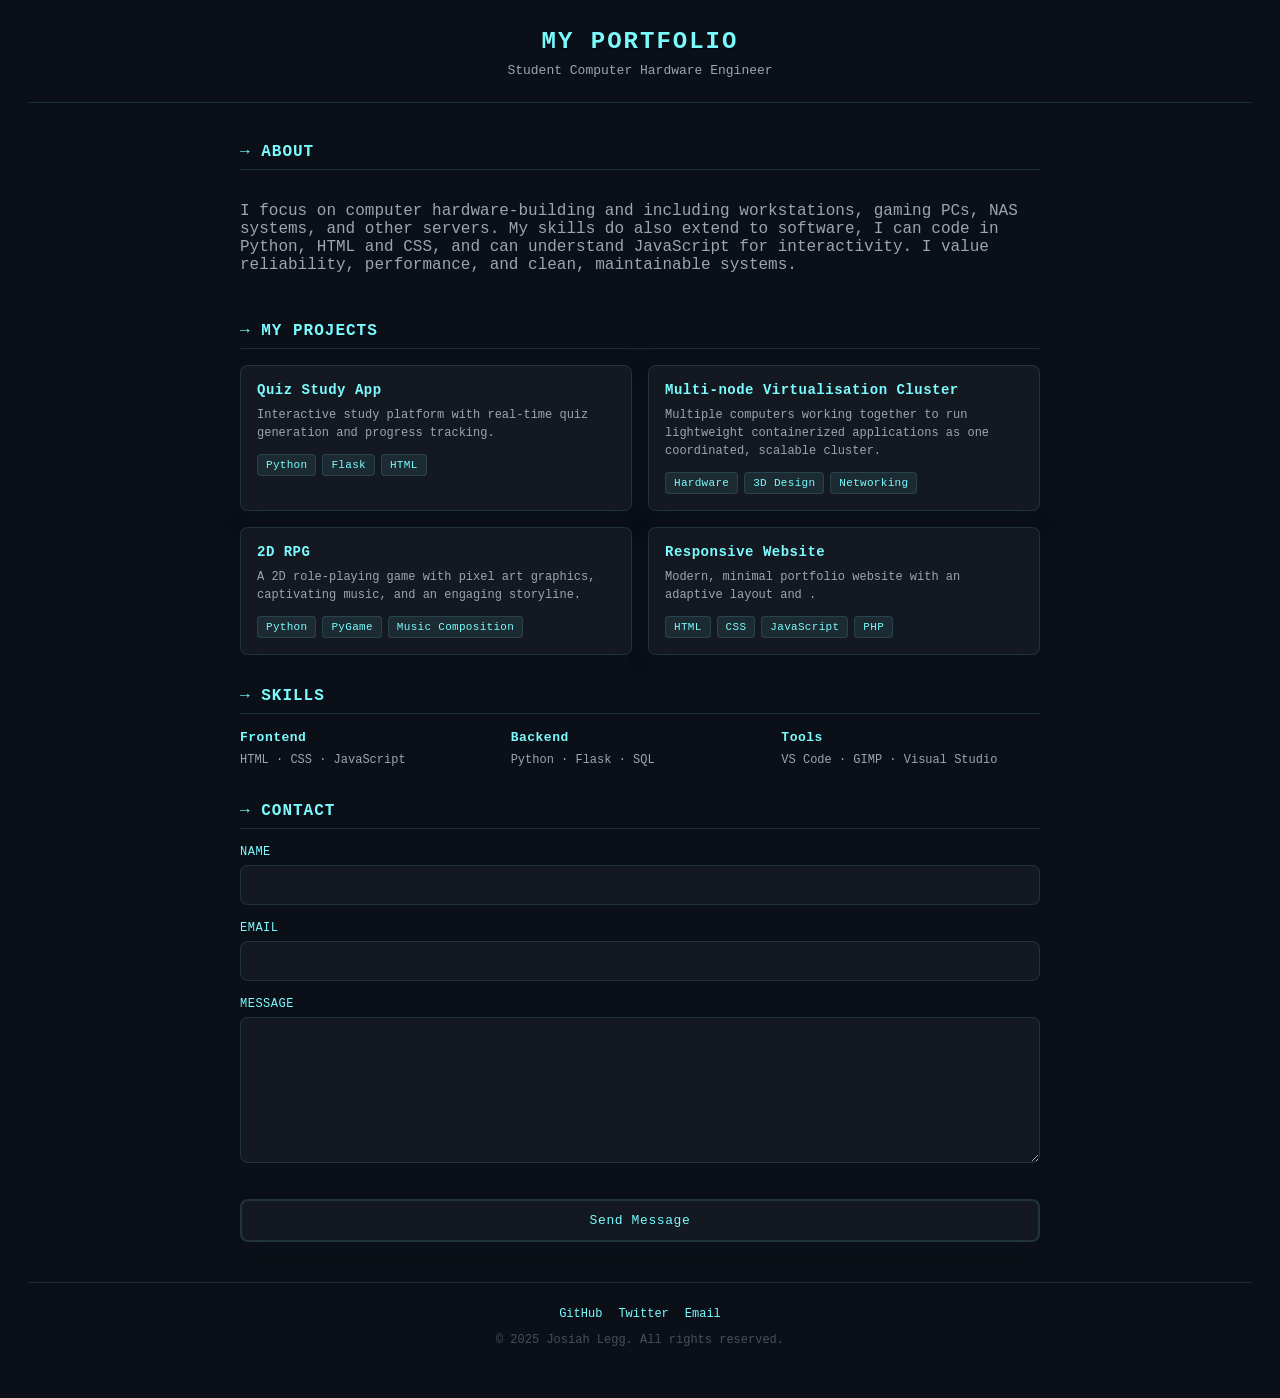
==== index.html @ 847e3b2e "Add files via upload" ====
<!doctype html>
<html lang="en">

<head>
    <meta charset="utf-8" />
    <meta name="viewport" content="width=device-width,initial-scale=1" />
    <title>Portfolio</title>
    <script src="https://challenges.cloudflare.com/turnstile/v0/api.js" defer></script>
    <style>
        :root {
            --bg: #0b0f17;
            --accent: #7afcff;
            --muted: #9aa6b2;
            --panel: rgba(255, 255, 255, 0.04);
            --border: rgba(122, 252, 255, 0.12);
        }

        html,
        body {
            height: 100%;
            margin: 0;
            background: var(--bg);
            font-family: ui-monospace, SFMono-Regular, Menlo, Monaco, "Roboto Mono", "Segoe UI Mono", monospace;
            color: var(--muted);
        }

        .wrap {
            min-height: 100vh;
            display: flex;
            flex-direction: column;
            padding: 28px;
            box-sizing: border-box;
            gap: 40px;
        }

        /* Header */
        header {
            text-align: center;
            border-bottom: 1px solid var(--border);
            padding-bottom: 24px;
        }

        h1 {
            margin: 0;
            font-size: 24px;
            letter-spacing: 2px;
            color: var(--accent);
            text-shadow: 0 1px 0 rgba(0, 0, 0, 0.6);
        }

        .tagline {
            margin: 8px 0 0 0;
            font-size: 13px;
            color: var(--muted);
        }

        /* Main content grid */
        main {
            flex: 1;
            max-width: 800px;
            margin: 0 auto;
            width: 100%;
            display: grid;
            gap: 32px;
        }

        /* Section */
        section {
            display: flex;
            flex-direction: column;
            gap: 16px;
        }

        section h2 {
            margin: 0;
            font-size: 16px;
            letter-spacing: 1px;
            color: var(--accent);
            text-transform: uppercase;
            border-bottom: 1px solid var(--border);
            padding-bottom: 8px;
        }

        /* Project cards */
        .projects {
            display: grid;
            gap: 16px;
            grid-template-columns: repeat(auto-fit, minmax(280px, 1fr));
        }

        .project {
            background: var(--panel);
            border: 1px solid var(--border);
            padding: 16px;
            border-radius: 8px;
            transition: transform .12s ease, box-shadow .12s ease, background .12s ease;
            box-shadow: 0 6px 18px rgba(12, 20, 28, 0.6);
        }

        .project:hover {
            transform: translateY(-3px);
            box-shadow: 0 12px 30px rgba(12, 20, 28, 0.8);
            background: rgba(255, 255, 255, 0.06);
        }

        .project h3 {
            margin: 0 0 8px 0;
            font-size: 14px;
            color: var(--accent);
            letter-spacing: 0.5px;
        }

        .project p {
            margin: 0 0 12px 0;
            font-size: 12px;
            color: var(--muted);
            line-height: 1.5;
        }

        .tags {
            display: flex;
            gap: 6px;
            flex-wrap: wrap;
            margin-top: 8px;
        }

        .tag {
            display: inline-block;
            font-size: 11px;
            padding: 4px 8px;
            background: rgba(122, 252, 255, 0.08);
            border: 1px solid var(--border);
            border-radius: 4px;
            color: var(--accent);
            letter-spacing: 0.3px;
        }

        /* Skills list */
        .skills {
            display: grid;
            gap: 12px;
            grid-template-columns: repeat(auto-fit, minmax(200px, 1fr));
        }

        .skill-group h3 {
            margin: 0 0 6px 0;
            font-size: 13px;
            color: var(--accent);
            letter-spacing: 0.5px;
        }

        .skill-group p {
            margin: 0;
            font-size: 12px;
            color: var(--muted);
            line-height: 1.6;
        }

        /* Footer */
        footer {
            text-align: center;
            border-top: 1px solid var(--border);
            padding-top: 24px;
            font-size: 12px;
            color: #45515a;
        }

        .social {
            display: flex;
            justify-content: center;
            gap: 16px;
            margin-bottom: 12px;
        }

        .social a {
            color: var(--accent);
            text-decoration: none;
            transition: opacity .12s ease;
        }

        .social a:hover {
            opacity: 0.7;
        }

        /* Contact Form */

        #contactForm {
            display: flex;
            flex-direction: column;
            gap: 16px;
            min-width: 100%;
            margin: 0 auto;
        }

        #contactForm>div {
            display: flex;
            flex-direction: column;
            gap: 6px;
        }

        #contactForm label {
            font-size: 12px;
            color: var(--accent);
            letter-spacing: 0.5px;
            text-transform: uppercase;
        }

        #contactForm input,
        #contactForm textarea {
            background: var(--panel);
            border: 1px solid var(--border);
            padding: 12px;
            border-radius: 8px;
            color: var(--muted);
            font-family: inherit;
            font-size: 12px;
            transition: border-color .12s ease, background .12s ease;
        }

        #contactForm input:focus,
        #contactForm textarea:focus {
            outline: none;
            border-color: rgba(122, 252, 255, 0.3);
            background: rgba(255, 255, 255, 0.06);
        }

        #contactForm textarea {
            resize: vertical;
            min-height: 120px;
        }

        #contactForm button {
            background: var(--panel);
            border: 2px solid var(--border);
            color: var(--accent);
            padding: 12px 16px;
            border-radius: 8px;
            font-family: inherit;
            font-size: 13px;
            cursor: pointer;
            letter-spacing: 0.6px;
            transition: transform .12s ease, box-shadow .12s ease, background .12s ease;
            box-shadow: 0 6px 18px rgba(12, 20, 28, 0.6);
            margin-top: 4px;
        }

        #contactForm button:hover:not(:disabled) {
            transform: translateY(-3px);
            box-shadow: 0 12px 30px rgba(12, 20, 28, 0.8);
            background: rgba(255, 255, 255, 0.06);
        }

        #contactForm button:disabled {
            opacity: 0.6;
            cursor: not-allowed;
        }

        #formStatus {
            margin: 8px 0 0 0;
            font-size: 12px;
            text-align: center;
            display: none;
        }

        /* Responsive */
        @media (max-width: 640px) {
            .wrap {
                gap: 24px;
                padding: 16px;
            }

            h1 {
                font-size: 20px;
            }

            section h2 {
                font-size: 14px;
            }

            .projects {
                grid-template-columns: 1fr;
            }

            #contactForm {
                min-width: 90vw;
            }
        }
    </style>
</head>

<body>
    <div class="wrap">
        <header>
            <h1>MY PORTFOLIO</h1>
            <p class="tagline">Student Computer Hardware Engineer</p>
        </header>

        <main>
            <!-- About -->
            <section>
                <h2>→ About</h2>
                <p>I focus on computer hardware-building and including workstations, gaming PCs, NAS systems, and other
                    servers. My skills do also extend to software, I can code in Python, HTML and CSS, and can
                    understand JavaScript for interactivity. I value reliability, performance, and clean, maintainable
                    systems.</p>
            </section>

            <!-- Featured Projects -->
            <section>
                <h2>→ My Projects</h2>
                <div class="projects">
                    <div class="project">
                        <h3>Quiz Study App</h3>
                        <p>Interactive study platform with real-time quiz generation and progress tracking.</p>
                        <div class="tags">
                            <span class="tag">Python</span>
                            <span class="tag">Flask</span>
                            <span class="tag">HTML</span>
                        </div>
                    </div>

                    <div class="project">
                        <h3>Multi-node Virtualisation Cluster</h3>
                        <p>Multiple computers working together to run lightweight containerized applications as one
                            coordinated, scalable cluster.</p>
                        <div class="tags">
                            <span class="tag">Hardware</span>
                            <span class="tag">3D Design</span>
                            <span class="tag">Networking</span>
                        </div>
                    </div>

                    <div class="project">
                        <h3>2D RPG</h3>
                        <p>A 2D role-playing game with pixel art graphics, captivating music, and an engaging storyline.
                        </p>
                        <div class="tags">
                            <span class="tag">Python</span>
                            <span class="tag">PyGame</span>
                            <span class="tag">Music Composition</span>
                        </div>
                    </div>

                    <div class="project">
                        <h3>Responsive Website</h3>
                        <p>Modern, minimal portfolio website with an adaptive layout and .</p>
                        <div class="tags">
                            <span class="tag">HTML</span>
                            <span class="tag">CSS</span>
                            <span class="tag">JavaScript</span>
                            <span class="tag">PHP</span>
                        </div>
                    </div>
                </div>
            </section>

            <!-- Skills -->
            <section>
                <h2>→ Skills</h2>
                <div class="skills">
                    <div class="skill-group">
                        <h3>Frontend</h3>
                        <p>HTML · CSS · JavaScript</p>
                    </div>
                    <div class="skill-group">
                        <h3>Backend</h3>
                        <p>Python · Flask · SQL</p>
                    </div>
                    <div class="skill-group">
                        <h3>Tools</h3>
                        <p>VS Code · GIMP · Visual Studio</p>
                    </div>
                </div>
            </section>

        <!-- Contact -->
        <section>
            <h2>→ Contact</h2>
            <form id="contactForm">
                <div>
                    <label for="name">Name</label>
                    <input type="text" id="name" name="name" required>
                </div>
                <div>
                    <label for="email">Email</label>
                    <input type="email" id="email" name="email" required>
                </div>
                <div>
                    <label for="message">Message</label>
                    <textarea id="message" name="message" required></textarea>
                </div>
                <div class="cf-turnstile" data-sitekey="0x4AAAAAACBJLourXCCmVEdd"></div>
                <button type="submit">Send Message</button>
                <p id="formStatus"></p>
            </form>
        </section>
        </main>

        <!-- Footer -->
        <footer>
            <div class="social">
                <a href="https://github.com/Josiah-Legg">GitHub</a>
                <a href="#">Twitter</a>
                <a href="#">Email</a>
            </div>
            <p>&copy; 2025 Josiah Legg. All rights reserved.</p>
        </footer>
    </div>
    <script>
        document.getElementById('contactForm').addEventListener('submit', async function (e) {
            e.preventDefault();

            const status = document.getElementById('formStatus');
            const button = this.querySelector('button');
            const formData = new FormData(this);

            // Show loading state
            button.textContent = 'Sending...';
            button.disabled = true;
            status.style.display = 'none';

            try {
                const response = await fetch('submit-contact.php', {
                    method: 'POST',
                    body: formData
                });

                const result = await response.json();

                status.style.display = 'block';

                if (result.success) {
                    status.style.color = 'var(--accent)';
                    status.textContent = result.message;
                    this.reset();
                    // Reset Turnstile widget
                    if (typeof turnstile !== 'undefined') {
                        turnstile.reset();
                    }
                } else {
                    status.style.color = 'var(--red-accent)';
                    status.textContent = result.message;
                }

                button.textContent = 'Send Message';
                button.disabled = false;

                // Hide status after 5 seconds
                setTimeout(() => {
                    status.style.display = 'none';
                }, 5000);

            } catch (error) {
                status.style.display = 'block';
                status.style.color = 'var(--red-accent)';
                status.textContent = 'Network error. Please try again.';
                button.textContent = 'Send Message';
                button.disabled = false;
            }
        });
    </script>
</body>

</html>
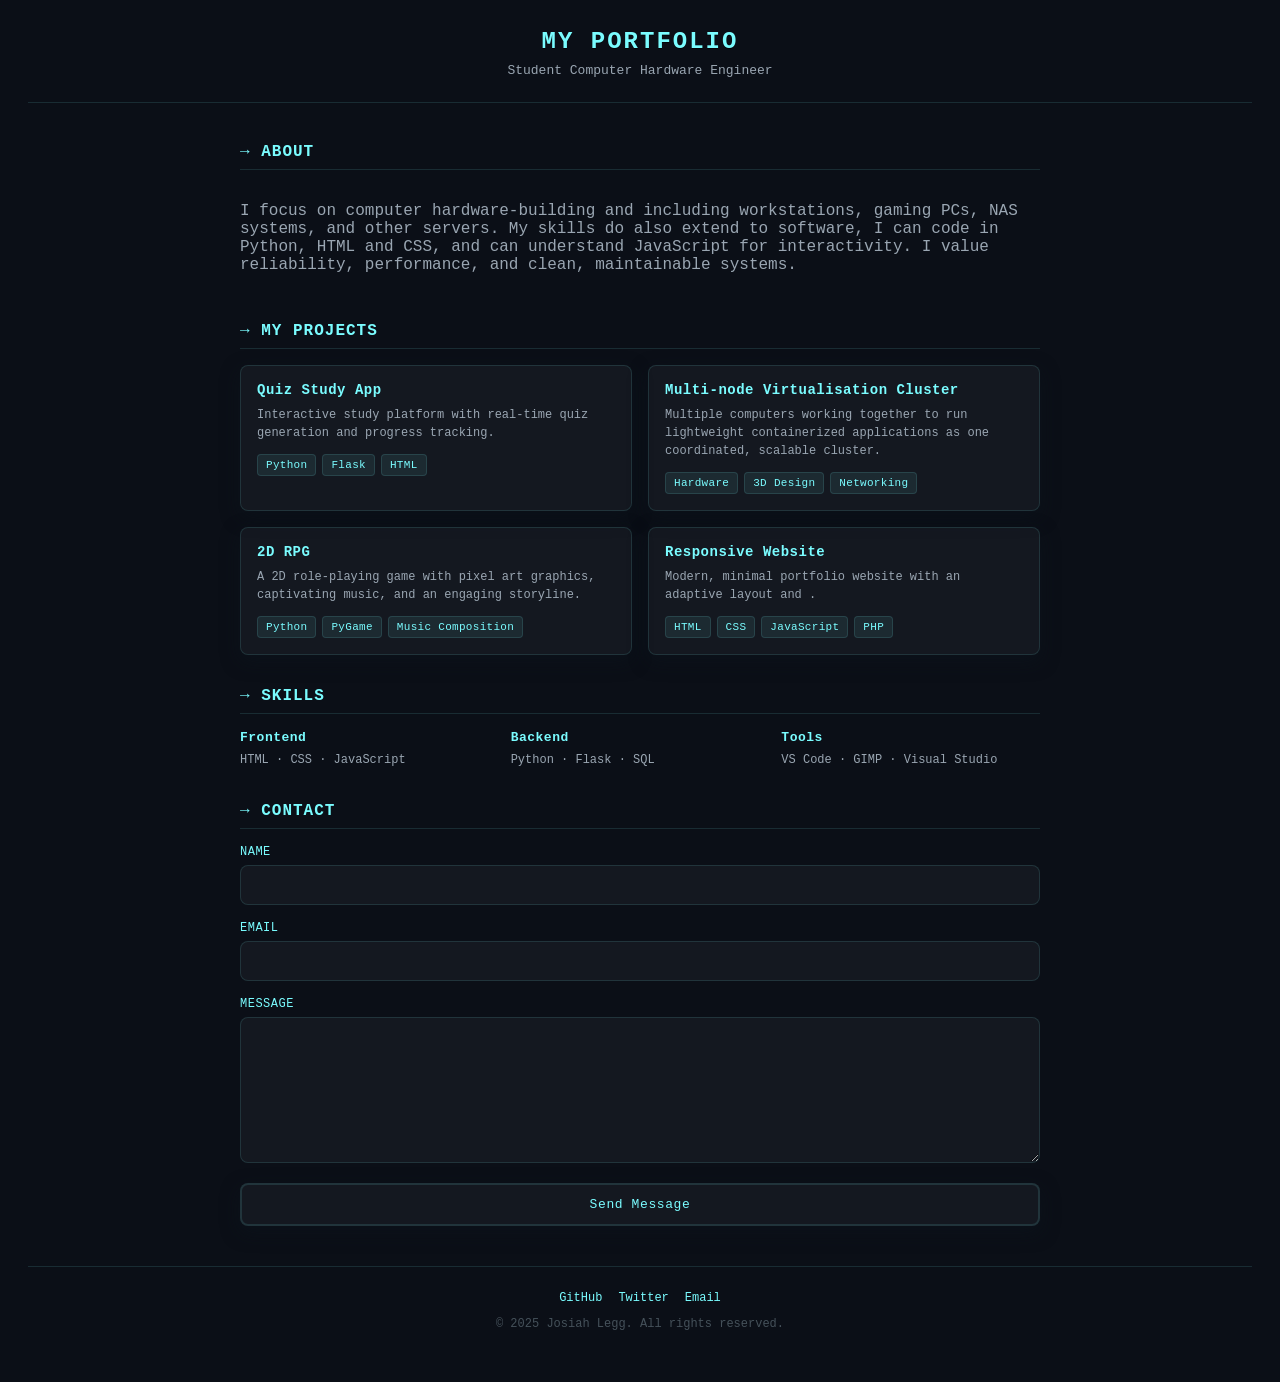
==== commit 5089d2a5: "Refactor index.html structure and styling" ====
--- a/index.html
+++ b/index.html
@@ -5,7 +5,6 @@
     <meta charset="utf-8" />
     <meta name="viewport" content="width=device-width,initial-scale=1" />
     <title>Portfolio</title>
-    <script src="https://challenges.cloudflare.com/turnstile/v0/api.js" defer></script>
     <style>
         :root {
             --bg: #0b0f17;
@@ -389,7 +388,6 @@
                     <label for="message">Message</label>
                     <textarea id="message" name="message" required></textarea>
                 </div>
-                <div class="cf-turnstile" data-sitekey="0x4AAAAAACBJLourXCCmVEdd"></div>
                 <button type="submit">Send Message</button>
                 <p id="formStatus"></p>
             </form>
@@ -407,58 +405,8 @@
         </footer>
     </div>
     <script>
-        document.getElementById('contactForm').addEventListener('submit', async function (e) {
-            e.preventDefault();
-
-            const status = document.getElementById('formStatus');
-            const button = this.querySelector('button');
-            const formData = new FormData(this);
-
-            // Show loading state
-            button.textContent = 'Sending...';
-            button.disabled = true;
-            status.style.display = 'none';
-
-            try {
-                const response = await fetch('submit-contact.php', {
-                    method: 'POST',
-                    body: formData
-                });
-
-                const result = await response.json();
-
-                status.style.display = 'block';
-
-                if (result.success) {
-                    status.style.color = 'var(--accent)';
-                    status.textContent = result.message;
-                    this.reset();
-                    // Reset Turnstile widget
-                    if (typeof turnstile !== 'undefined') {
-                        turnstile.reset();
-                    }
-                } else {
-                    status.style.color = 'var(--red-accent)';
-                    status.textContent = result.message;
-                }
-
-                button.textContent = 'Send Message';
-                button.disabled = false;
-
-                // Hide status after 5 seconds
-                setTimeout(() => {
-                    status.style.display = 'none';
-                }, 5000);
-
-            } catch (error) {
-                status.style.display = 'block';
-                status.style.color = 'var(--red-accent)';
-                status.textContent = 'Network error. Please try again.';
-                button.textContent = 'Send Message';
-                button.disabled = false;
-            }
-        });
     </script>
 </body>
 
-</html>+
+</html>
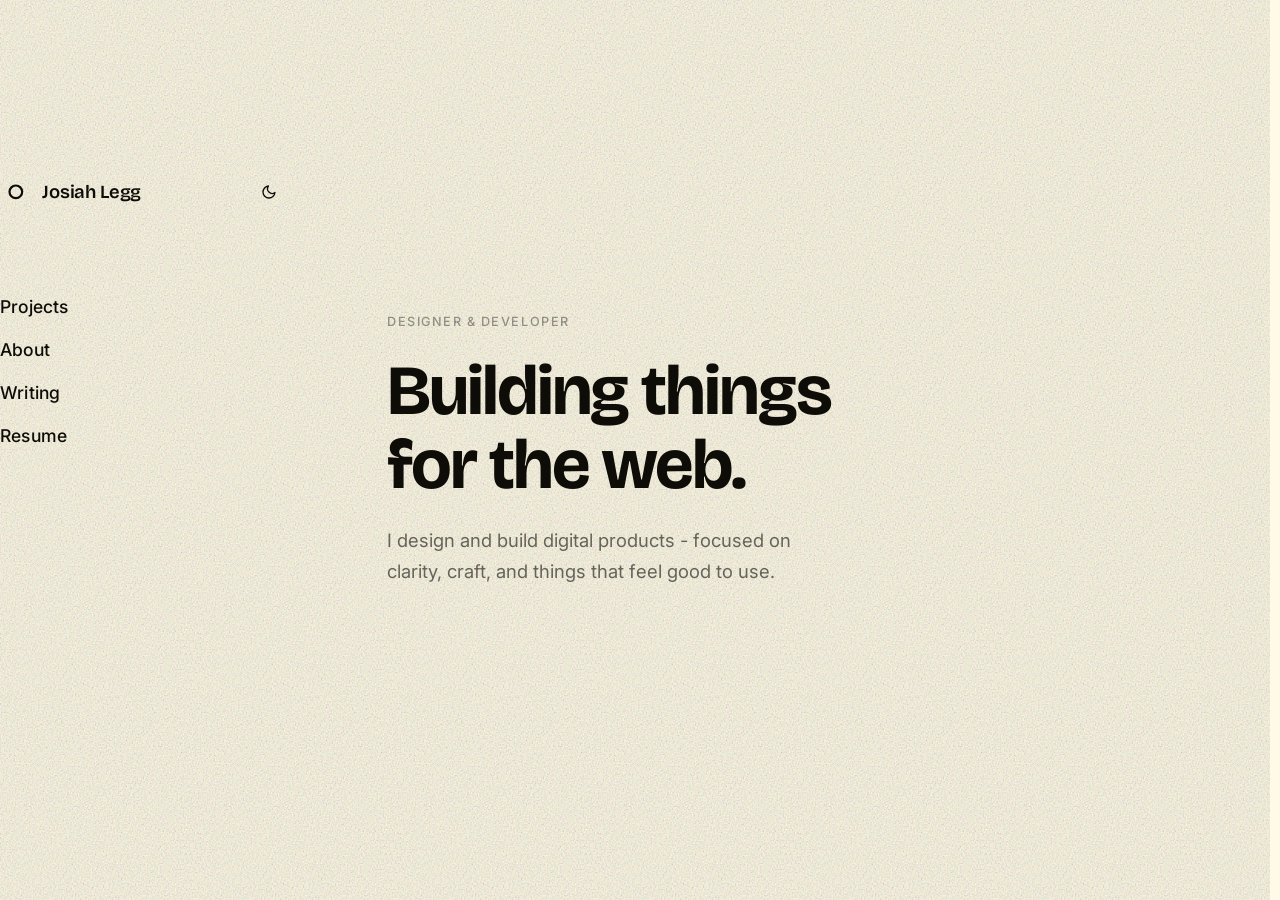
==== commit 3937ccef: "Initial commit" ====
--- a/index.html
+++ b/index.html
@@ -1,412 +1,98 @@
-<!doctype html>
-<html lang="en">
-
-<head>
-    <meta charset="utf-8" />
-    <meta name="viewport" content="width=device-width,initial-scale=1" />
-    <title>Portfolio</title>
-    <style>
-        :root {
-            --bg: #0b0f17;
-            --accent: #7afcff;
-            --muted: #9aa6b2;
-            --panel: rgba(255, 255, 255, 0.04);
-            --border: rgba(122, 252, 255, 0.12);
-        }
-
-        html,
-        body {
-            height: 100%;
-            margin: 0;
-            background: var(--bg);
-            font-family: ui-monospace, SFMono-Regular, Menlo, Monaco, "Roboto Mono", "Segoe UI Mono", monospace;
-            color: var(--muted);
-        }
-
-        .wrap {
-            min-height: 100vh;
-            display: flex;
-            flex-direction: column;
-            padding: 28px;
-            box-sizing: border-box;
-            gap: 40px;
-        }
-
-        /* Header */
-        header {
-            text-align: center;
-            border-bottom: 1px solid var(--border);
-            padding-bottom: 24px;
-        }
-
-        h1 {
-            margin: 0;
-            font-size: 24px;
-            letter-spacing: 2px;
-            color: var(--accent);
-            text-shadow: 0 1px 0 rgba(0, 0, 0, 0.6);
-        }
-
-        .tagline {
-            margin: 8px 0 0 0;
-            font-size: 13px;
-            color: var(--muted);
-        }
-
-        /* Main content grid */
-        main {
-            flex: 1;
-            max-width: 800px;
-            margin: 0 auto;
-            width: 100%;
-            display: grid;
-            gap: 32px;
-        }
-
-        /* Section */
-        section {
-            display: flex;
-            flex-direction: column;
-            gap: 16px;
-        }
-
-        section h2 {
-            margin: 0;
-            font-size: 16px;
-            letter-spacing: 1px;
-            color: var(--accent);
-            text-transform: uppercase;
-            border-bottom: 1px solid var(--border);
-            padding-bottom: 8px;
-        }
-
-        /* Project cards */
-        .projects {
-            display: grid;
-            gap: 16px;
-            grid-template-columns: repeat(auto-fit, minmax(280px, 1fr));
-        }
-
-        .project {
-            background: var(--panel);
-            border: 1px solid var(--border);
-            padding: 16px;
-            border-radius: 8px;
-            transition: transform .12s ease, box-shadow .12s ease, background .12s ease;
-            box-shadow: 0 6px 18px rgba(12, 20, 28, 0.6);
-        }
-
-        .project:hover {
-            transform: translateY(-3px);
-            box-shadow: 0 12px 30px rgba(12, 20, 28, 0.8);
-            background: rgba(255, 255, 255, 0.06);
-        }
-
-        .project h3 {
-            margin: 0 0 8px 0;
-            font-size: 14px;
-            color: var(--accent);
-            letter-spacing: 0.5px;
-        }
-
-        .project p {
-            margin: 0 0 12px 0;
-            font-size: 12px;
-            color: var(--muted);
-            line-height: 1.5;
-        }
-
-        .tags {
-            display: flex;
-            gap: 6px;
-            flex-wrap: wrap;
-            margin-top: 8px;
-        }
-
-        .tag {
-            display: inline-block;
-            font-size: 11px;
-            padding: 4px 8px;
-            background: rgba(122, 252, 255, 0.08);
-            border: 1px solid var(--border);
-            border-radius: 4px;
-            color: var(--accent);
-            letter-spacing: 0.3px;
-        }
-
-        /* Skills list */
-        .skills {
-            display: grid;
-            gap: 12px;
-            grid-template-columns: repeat(auto-fit, minmax(200px, 1fr));
-        }
-
-        .skill-group h3 {
-            margin: 0 0 6px 0;
-            font-size: 13px;
-            color: var(--accent);
-            letter-spacing: 0.5px;
-        }
-
-        .skill-group p {
-            margin: 0;
-            font-size: 12px;
-            color: var(--muted);
-            line-height: 1.6;
-        }
-
-        /* Footer */
-        footer {
-            text-align: center;
-            border-top: 1px solid var(--border);
-            padding-top: 24px;
-            font-size: 12px;
-            color: #45515a;
-        }
-
-        .social {
-            display: flex;
-            justify-content: center;
-            gap: 16px;
-            margin-bottom: 12px;
-        }
-
-        .social a {
-            color: var(--accent);
-            text-decoration: none;
-            transition: opacity .12s ease;
-        }
-
-        .social a:hover {
-            opacity: 0.7;
-        }
-
-        /* Contact Form */
-
-        #contactForm {
-            display: flex;
-            flex-direction: column;
-            gap: 16px;
-            min-width: 100%;
-            margin: 0 auto;
-        }
-
-        #contactForm>div {
-            display: flex;
-            flex-direction: column;
-            gap: 6px;
-        }
-
-        #contactForm label {
-            font-size: 12px;
-            color: var(--accent);
-            letter-spacing: 0.5px;
-            text-transform: uppercase;
-        }
-
-        #contactForm input,
-        #contactForm textarea {
-            background: var(--panel);
-            border: 1px solid var(--border);
-            padding: 12px;
-            border-radius: 8px;
-            color: var(--muted);
-            font-family: inherit;
-            font-size: 12px;
-            transition: border-color .12s ease, background .12s ease;
-        }
-
-        #contactForm input:focus,
-        #contactForm textarea:focus {
-            outline: none;
-            border-color: rgba(122, 252, 255, 0.3);
-            background: rgba(255, 255, 255, 0.06);
-        }
-
-        #contactForm textarea {
-            resize: vertical;
-            min-height: 120px;
-        }
-
-        #contactForm button {
-            background: var(--panel);
-            border: 2px solid var(--border);
-            color: var(--accent);
-            padding: 12px 16px;
-            border-radius: 8px;
-            font-family: inherit;
-            font-size: 13px;
-            cursor: pointer;
-            letter-spacing: 0.6px;
-            transition: transform .12s ease, box-shadow .12s ease, background .12s ease;
-            box-shadow: 0 6px 18px rgba(12, 20, 28, 0.6);
-            margin-top: 4px;
-        }
-
-        #contactForm button:hover:not(:disabled) {
-            transform: translateY(-3px);
-            box-shadow: 0 12px 30px rgba(12, 20, 28, 0.8);
-            background: rgba(255, 255, 255, 0.06);
-        }
-
-        #contactForm button:disabled {
-            opacity: 0.6;
-            cursor: not-allowed;
-        }
-
-        #formStatus {
-            margin: 8px 0 0 0;
-            font-size: 12px;
-            text-align: center;
-            display: none;
-        }
-
-        /* Responsive */
-        @media (max-width: 640px) {
-            .wrap {
-                gap: 24px;
-                padding: 16px;
-            }
-
-            h1 {
-                font-size: 20px;
-            }
-
-            section h2 {
-                font-size: 14px;
-            }
-
-            .projects {
-                grid-template-columns: 1fr;
-            }
-
-            #contactForm {
-                min-width: 90vw;
-            }
-        }
-    </style>
-</head>
-
-<body>
-    <div class="wrap">
-        <header>
-            <h1>MY PORTFOLIO</h1>
-            <p class="tagline">Student Computer Hardware Engineer</p>
-        </header>
-
-        <main>
-            <!-- About -->
-            <section>
-                <h2>→ About</h2>
-                <p>I focus on computer hardware-building and including workstations, gaming PCs, NAS systems, and other
-                    servers. My skills do also extend to software, I can code in Python, HTML and CSS, and can
-                    understand JavaScript for interactivity. I value reliability, performance, and clean, maintainable
-                    systems.</p>
-            </section>
-
-            <!-- Featured Projects -->
-            <section>
-                <h2>→ My Projects</h2>
-                <div class="projects">
-                    <div class="project">
-                        <h3>Quiz Study App</h3>
-                        <p>Interactive study platform with real-time quiz generation and progress tracking.</p>
-                        <div class="tags">
-                            <span class="tag">Python</span>
-                            <span class="tag">Flask</span>
-                            <span class="tag">HTML</span>
-                        </div>
-                    </div>
-
-                    <div class="project">
-                        <h3>Multi-node Virtualisation Cluster</h3>
-                        <p>Multiple computers working together to run lightweight containerized applications as one
-                            coordinated, scalable cluster.</p>
-                        <div class="tags">
-                            <span class="tag">Hardware</span>
-                            <span class="tag">3D Design</span>
-                            <span class="tag">Networking</span>
-                        </div>
-                    </div>
-
-                    <div class="project">
-                        <h3>2D RPG</h3>
-                        <p>A 2D role-playing game with pixel art graphics, captivating music, and an engaging storyline.
-                        </p>
-                        <div class="tags">
-                            <span class="tag">Python</span>
-                            <span class="tag">PyGame</span>
-                            <span class="tag">Music Composition</span>
-                        </div>
-                    </div>
-
-                    <div class="project">
-                        <h3>Responsive Website</h3>
-                        <p>Modern, minimal portfolio website with an adaptive layout and .</p>
-                        <div class="tags">
-                            <span class="tag">HTML</span>
-                            <span class="tag">CSS</span>
-                            <span class="tag">JavaScript</span>
-                            <span class="tag">PHP</span>
-                        </div>
-                    </div>
-                </div>
-            </section>
-
-            <!-- Skills -->
-            <section>
-                <h2>→ Skills</h2>
-                <div class="skills">
-                    <div class="skill-group">
-                        <h3>Frontend</h3>
-                        <p>HTML · CSS · JavaScript</p>
-                    </div>
-                    <div class="skill-group">
-                        <h3>Backend</h3>
-                        <p>Python · Flask · SQL</p>
-                    </div>
-                    <div class="skill-group">
-                        <h3>Tools</h3>
-                        <p>VS Code · GIMP · Visual Studio</p>
-                    </div>
-                </div>
-            </section>
-
-        <!-- Contact -->
-        <section>
-            <h2>→ Contact</h2>
-            <form id="contactForm">
-                <div>
-                    <label for="name">Name</label>
-                    <input type="text" id="name" name="name" required>
-                </div>
-                <div>
-                    <label for="email">Email</label>
-                    <input type="email" id="email" name="email" required>
-                </div>
-                <div>
-                    <label for="message">Message</label>
-                    <textarea id="message" name="message" required></textarea>
-                </div>
-                <button type="submit">Send Message</button>
-                <p id="formStatus"></p>
-            </form>
-        </section>
-        </main>
-
-        <!-- Footer -->
-        <footer>
-            <div class="social">
-                <a href="https://github.com/Josiah-Legg">GitHub</a>
-                <a href="#">Twitter</a>
-                <a href="#">Email</a>
-            </div>
-            <p>&copy; 2025 Josiah Legg. All rights reserved.</p>
-        </footer>
-    </div>
-    <script>
-    </script>
-</body>
-
-
-</html>
+<!DOCTYPE html>
+<html lang="en" data-theme="light">
+
+<head>
+  <meta charset="UTF-8">
+  <meta name="viewport" content="width=device-width, initial-scale=1.0">
+  <meta name="description" content="Josiah Legg — designer and developer building digital products focused on clarity, craft, and things that feel good to use.">
+
+  <!-- Set theme before paint to avoid a flash of the wrong theme -->
+  <script>
+    (function () {
+      var saved = localStorage.getItem('theme');
+      var theme = saved || (window.matchMedia('(prefers-color-scheme: dark)').matches ? 'dark' : 'light');
+      document.documentElement.setAttribute('data-theme', theme);
+    })();
+  </script>
+
+  <link rel="icon" href="favicon.svg" type="image/svg+xml">
+
+  <!-- Open Graph / social preview. TODO: set og:image to a full URL of a 1200x630
+       image (e.g. https://yourdomain.com/og-image.png) and add that image file. -->
+  <meta property="og:type" content="website">
+  <meta property="og:title" content="Josiah Legg | Portfolio">
+  <meta property="og:description" content="Designer and developer building digital products focused on clarity, craft, and things that feel good to use.">
+  <meta property="og:image" content="/og-image.png">
+  <meta name="twitter:card" content="summary_large_image">
+
+  <title>Josiah Legg | Portfolio Home</title>
+  <link rel="stylesheet" href="styles/styles.css">
+  <link rel="preconnect" href="https://fonts.googleapis.com">
+  <link rel="preconnect" href="https://fonts.gstatic.com" crossorigin>
+  <link
+    href="https://fonts.googleapis.com/css2?family=Bricolage+Grotesque:opsz,wght@12..96,200..800&family=Inter:wght@300;400;500;600&display=swap"
+    rel="stylesheet">
+</head>
+
+<body>
+  <header class="site-header">
+    <div class="header-row">
+      <a href="/" class="logo" aria-label="Josiah Legg | Portfolio" aria-current="page">
+        <svg class="logo-icon" viewBox="0 0 100 100" xmlns="http://www.w3.org/2000/svg" aria-hidden="true">
+          <g fill="none" stroke="currentColor" stroke-width="7" stroke-linecap="round" stroke-linejoin="round">
+            <!-- circle place holder -->
+            <circle cx="50" cy="50" r="20" />
+          </g>
+        </svg>
+        <span class="logo-text">Josiah Legg</span>
+      </a>
+
+      <div class="header-controls">
+        <button class="theme-toggle" aria-label="Toggle dark mode" aria-pressed="false">
+          <svg class="icon-moon" viewBox="0 0 24 24" stroke-width="2" stroke-linecap="round" stroke-linejoin="round" aria-hidden="true">
+            <path d="M21 12.79A9 9 0 1 1 11.21 3 7 7 0 0 0 21 12.79z" />
+          </svg>
+          <svg class="icon-sun" viewBox="0 0 24 24" stroke-width="2" stroke-linecap="round" stroke-linejoin="round" aria-hidden="true">
+            <circle cx="12" cy="12" r="4" />
+            <path d="M12 2v2M12 20v2M4.93 4.93l1.41 1.41M17.66 17.66l1.41 1.41M2 12h2M20 12h2M6.34 17.66l-1.41 1.41M19.07 4.93l-1.41 1.41" />
+          </svg>
+        </button>
+        <button class="hamburger" aria-label="Toggle menu" aria-expanded="false">
+          <svg width="16" height="10" viewBox="0 0 16 10">
+            <rect y="0.908" width="16" height="1.5" rx="0.5"></rect>
+            <rect y="8.408" width="16" height="1.5" rx="0.5"></rect>
+          </svg>
+        </button>
+      </div>
+    </div>
+
+    <nav class="site-nav" aria-label="Primary">
+      <span class="nav-dot" aria-hidden="true"></span>
+      <ul role="list">
+        <li><a href="projects/" class="nav-link">Projects</a></li>
+        <li><a href="about/" class="nav-link">About</a></li>
+        <li><a href="#" class="nav-link">Writing</a></li>
+        <li>
+          <a href="#" class="nav-link external" target="_blank" rel="noopener">
+            <span>Resume</span>
+            <svg width="8" height="8" viewBox="0 0 8 8" class="external-arrow" aria-hidden="true">
+              <path d="M0.772727 8L0 7.22727L6.13636 1.09091H0.727273V0H8V7.27273H6.90909V1.86364L0.772727 8Z" />
+            </svg>
+          </a>
+        </li>
+      </ul>
+    </nav>
+  </header>
+
+  <main class="main-content">
+    <section class="hero">
+      <p class="hero-eyebrow">Designer &amp; Developer</p>
+      <h1 class="hero-title">Building things<br>for the web.</h1>
+      <p class="hero-body">I design and build digital products - focused on clarity, craft, and things that feel good to use.</p>
+    </section>
+  </main>
+
+  <script src="scripts/main.js" defer></script>
+</body>
+
+</html>
--- a/styles/styles.css
+++ b/styles/styles.css
@@ -0,0 +1,637 @@
+/* ============================================================
+   Josiah Legg - Portfolio
+   ============================================================ */
+
+/* ---------- Color themes - the only 5 colors used on this site ---------- */
+:root[data-theme="light"] {
+  --text: #0f0d08;
+  --background: #fefae7;
+  --primary: #a69e5f;
+  --secondary: #a3ccba;
+  --accent: #80b4b8;
+}
+
+:root[data-theme="dark"] {
+  --text: #f6f4ee;
+  --background: #181501;
+  --primary: #a19959;
+  --secondary: #335c4a;
+  --accent: #487c7f;
+}
+
+/* ---------- Design tokens ---------- */
+:root {
+  /* Typography */
+  --font-secondary: "Inter", system-ui, -apple-system, sans-serif;
+  --font-logo: "Bricolage Grotesque", system-ui, sans-serif;
+
+  /* Easing */
+  --ease-in-out-sine: cubic-bezier(.445, .05, .55, .95);
+  --ease-out-cubic: cubic-bezier(.215, .61, .355, 1);
+  --ease-out-elastic: linear(0, .5737 7.6%, .8382 11.87%, .9463 14.19%, 1.0292 16.54%, 1.0886 18.97%,
+      1.1258 21.53%, 1.137 22.97%, 1.1424 24.48%, 1.1423 26.1%, 1.1366 27.86%,
+      1.1165 31.01%, 1.0507 38.62%, 1.0219 42.57%, .9995 46.99%, .9872 51.63%,
+      .9842 58.77%, 1.0011 81.26%, 1);
+
+  /* Theme transition */
+  --theme-transition-duration: 0.4s;
+
+  /* Sidebar */
+  --sidebar-width: 18rem;
+  --sidebar-padding: 2.25rem;
+}
+
+/* ---------- Reset ---------- */
+*, *::before, *::after { box-sizing: border-box; }
+
+html, body { margin: 0; padding: 0; }
+
+html { overflow-x: hidden; scrollbar-gutter: stable; }
+
+ul { list-style: none; padding: 0; margin: 0; }
+
+a { color: inherit; text-decoration: none; }
+
+button { font: inherit; }
+
+img { display: block; max-width: 100%; height: auto; }
+
+/* ---------- Base ---------- */
+html {
+  font-family: var(--font-secondary);
+  font-size: 17.6px;
+  color: var(--text);
+  background-color: var(--background);
+  -webkit-font-smoothing: antialiased;
+  -moz-osx-font-smoothing: grayscale;
+  scrollbar-width: thin;
+  scrollbar-color: color-mix(in srgb, var(--primary), transparent 35%) transparent;
+}
+
+/* WebKit custom scrollbar */
+::-webkit-scrollbar { width: 3px; }
+::-webkit-scrollbar-track { background: transparent; }
+::-webkit-scrollbar-thumb {
+  background: color-mix(in srgb, var(--primary), transparent 35%);
+  border-radius: 99px;
+}
+::-webkit-scrollbar-thumb:hover { background: var(--primary); }
+
+html::after {
+  content: '';
+  position: fixed;
+  inset: 0;
+  pointer-events: none;
+  z-index: 99999;
+  background-image: url("data:image/svg+xml,%3Csvg xmlns='http://www.w3.org/2000/svg' width='200' height='200'%3E%3Cfilter id='n'%3E%3CfeTurbulence type='fractalNoise' baseFrequency='0.65' numOctaves='4' stitchTiles='stitch'/%3E%3C/filter%3E%3Crect width='200' height='200' filter='url(%23n)'/%3E%3C/svg%3E");
+  background-size: 200px 200px;
+  mix-blend-mode: multiply;
+  opacity: 0.55;
+}
+
+/* Multiply darkens, so the grain disappears against a dark background.
+   Screen lightens instead, keeping the texture visible in dark mode. */
+:root[data-theme="dark"]::after {
+  mix-blend-mode: screen;
+  opacity: 0.4;
+}
+
+body {
+  background-color: transparent;
+  color: var(--text);
+  transition:
+    background-color var(--theme-transition-duration) var(--ease-in-out-sine),
+    color var(--theme-transition-duration) var(--ease-in-out-sine);
+  min-height: 100vh;
+  display: flex;
+  align-items: flex-start;
+  max-width: 1400px;
+  margin-inline: auto;
+  width: 100%;
+}
+
+/* ============================================================
+   Header / Sidebar
+   ============================================================ */
+.site-header {
+  width: var(--sidebar-width);
+  flex-shrink: 0;
+  position: sticky;
+  top: 0;
+  height: 100vh;
+  overflow-y: auto;
+  z-index: 11;
+  display: flex;
+  flex-direction: column;
+  gap: 4.5rem;
+  padding: var(--sidebar-padding);
+  padding-top: 10rem;
+  padding-left: 0rem;
+  background-color: transparent;
+  transition: background-color var(--theme-transition-duration) var(--ease-in-out-sine);
+}
+
+.header-row {
+  display: flex;
+  align-items: center;
+  justify-content: space-between;
+  position: relative;
+  z-index: 12;
+}
+
+.logo {
+  display: inline-flex;
+  align-items: center;
+  gap: 0.6rem;
+  color: var(--text);
+  transition: color var(--theme-transition-duration) var(--ease-in-out-sine);
+}
+
+.logo-icon {
+  height: 1.8em;
+  width: auto;
+  flex-shrink: 0;
+  stroke-width: 7;
+}
+
+.logo-text {
+  font-family: var(--font-logo);
+  font-size: 1.05rem;
+  font-weight: 600;
+  letter-spacing: -0.01em;
+  line-height: 1;
+}
+
+/* ---- Hamburger ---- */
+.hamburger {
+  display: none;
+  align-items: center;
+  justify-content: center;
+  background: none;
+  border: none;
+  cursor: pointer;
+  padding: 0.5rem;
+  margin: -0.5rem;
+  touch-action: manipulation;
+}
+
+.hamburger svg {
+  fill: var(--text);
+  transition: fill var(--theme-transition-duration) var(--ease-in-out-sine);
+  overflow: visible;
+}
+
+.hamburger rect {
+  transform-origin: center;
+  transition: transform 0.8s var(--ease-out-elastic);
+}
+
+.hamburger[aria-expanded="true"] rect:first-child {
+  transform: translateY(2.7px) rotate(45deg);
+}
+
+.hamburger[aria-expanded="true"] rect:last-child {
+  transform: translateY(-2.7px) rotate(-45deg);
+}
+
+/* ---- Header controls (theme toggle + hamburger) ---- */
+.header-controls {
+  display: flex;
+  align-items: center;
+  gap: 0.5rem;
+}
+
+.theme-toggle {
+  display: inline-flex;
+  align-items: center;
+  justify-content: center;
+  background: none;
+  border: none;
+  cursor: pointer;
+  padding: 0.4rem;
+  margin: -0.4rem;
+  color: var(--text);
+  border-radius: 99px;
+  touch-action: manipulation;
+  transition: color var(--theme-transition-duration) var(--ease-in-out-sine), opacity 0.2s ease;
+}
+
+.theme-toggle:hover { opacity: 0.65; }
+
+.theme-toggle svg {
+  width: 16px;
+  height: 16px;
+  stroke: currentColor;
+  fill: none;
+}
+
+/* Show the icon for the theme you'll switch to */
+.theme-toggle .icon-sun { display: none; }
+.theme-toggle .icon-moon { display: inline-flex; }
+
+:root[data-theme="dark"] .theme-toggle .icon-sun { display: inline-flex; }
+:root[data-theme="dark"] .theme-toggle .icon-moon { display: none; }
+
+/* ---- Nav ---- */
+.site-nav {
+  position: relative;
+  pointer-events: none;
+}
+
+.site-nav ul {
+  display: flex;
+  flex-direction: column;
+  gap: 0.25rem;
+}
+
+.nav-link {
+  display: inline-flex;
+  align-items: center;
+  gap: 0.5rem;
+  width: fit-content;
+  padding: 0.5rem 0;
+  color: var(--text);
+  font-family: var(--font-secondary);
+  font-size: 1rem;
+  font-weight: 500;
+  letter-spacing: 0.01em;
+  line-height: 1.2;
+  pointer-events: auto;
+  outline: none;
+  position: relative;
+  transition:
+    opacity 0.4s ease,
+    filter 0.4s ease,
+    color var(--theme-transition-duration) var(--ease-in-out-sine);
+}
+
+@media (hover: hover) {
+  .site-nav:hover .nav-link {
+    filter: blur(1.5px);
+    opacity: 0.2;
+  }
+
+  .nav-link:hover {
+    filter: none !important;
+    opacity: 1 !important;
+  }
+}
+
+.site-nav:has(.nav-link:focus-visible) .nav-link {
+  filter: blur(1.5px);
+  opacity: 0.2;
+}
+
+.nav-link:focus-visible {
+  filter: none !important;
+  opacity: 1 !important;
+}
+
+.site-nav.blur-enter .nav-link {
+  filter: blur(1.5px);
+  opacity: 0.2;
+  transition: none;
+}
+
+.external-arrow {
+  margin-top: 0.125rem;
+  fill: var(--text);
+  opacity: 0;
+  transition: opacity 0.4s ease, fill var(--theme-transition-duration) var(--ease-in-out-sine);
+}
+
+.nav-link.external:hover .external-arrow {
+  opacity: 1;
+}
+
+.nav-dot {
+  display: none;
+  width: 0.25rem;
+  height: 0.25rem;
+  background-color: var(--accent);
+  border-radius: 50%;
+  position: absolute;
+  left: -0.5rem;
+  top: 0;
+  transition:
+    top 0.6s var(--ease-out-elastic),
+    background-color var(--theme-transition-duration) var(--ease-in-out-sine),
+    opacity 0.4s ease,
+    filter 0.4s ease;
+}
+
+.site-nav.has-active .nav-dot {
+  display: block;
+}
+
+@media (hover: hover) {
+  .site-nav:hover .nav-dot {
+    filter: blur(1.5px);
+    opacity: 0.2;
+  }
+}
+
+/* ---------- Main content ---------- */
+.main-content {
+  flex: 1;
+  padding: 3.5rem 4rem;
+  min-height: 100vh;
+  opacity: 0;
+  transition: opacity 0.3s ease;
+}
+
+.main-content.is-visible {
+  opacity: 1;
+}
+
+/* ---------- Hero ---------- */
+.main-content:has(.hero) {
+  padding: 0;
+}
+
+.hero {
+  position: relative;
+  display: flex;
+  flex-direction: column;
+  justify-content: center;
+  height: 100vh;
+  padding: 3.5rem 4rem;
+}
+
+.hero-eyebrow {
+  font-size: 0.72rem;
+  font-weight: 500;
+  letter-spacing: 0.12em;
+  text-transform: uppercase;
+  opacity: 0.4;
+  margin: 0 0 1.5rem;
+}
+
+.hero-title {
+  font-family: var(--font-logo);
+  font-size: clamp(2.75rem, 5.5vw, 5rem);
+  font-weight: 700;
+  letter-spacing: -0.03em;
+  line-height: 1.05;
+  margin: 0 0 1.25rem;
+}
+
+.hero-body {
+  font-size: 1.05rem;
+  line-height: 1.65;
+  opacity: 0.6;
+  max-width: 38ch;
+  margin: 0;
+}
+
+.scroll-hint {
+  position: absolute;
+  bottom: 2.5rem;
+  left: 0;
+  display: flex;
+  align-items: center;
+  gap: 0.5rem;
+  font-size: 0.68rem;
+  font-weight: 500;
+  letter-spacing: 0.12em;
+  text-transform: uppercase;
+  opacity: 0.35;
+}
+
+.scroll-hint svg {
+  animation: scroll-bounce 2s ease-in-out infinite;
+}
+
+@keyframes scroll-bounce {
+  0%, 100% { transform: translateY(0); }
+  55% { transform: translateY(5px); }
+}
+
+/* ---------- Multi-section layout ---------- */
+@media (min-width: 768px) {
+  .main-content:has(.hero) .page-section {
+    min-height: 100vh;
+    padding: 4rem;
+  }
+}
+
+/* ---------- Section dots ---------- */
+.section-dots {
+  position: fixed;
+  bottom: 2rem;
+  left: calc(50% + var(--sidebar-width) / 2);
+  transform: translateX(-50%);
+  display: flex;
+  align-items: center;
+  gap: 0.5rem;
+  z-index: 10;
+}
+
+.section-dot {
+  width: 5px;
+  height: 5px;
+  border-radius: 50%;
+  border: none;
+  background-color: var(--text);
+  opacity: 0.2;
+  cursor: pointer;
+  padding: 0;
+  transition:
+    opacity 0.35s var(--ease-in-out-sine),
+    transform 0.35s var(--ease-out-elastic),
+    background-color var(--theme-transition-duration) var(--ease-in-out-sine);
+}
+
+.section-dot.active {
+  opacity: 0.65;
+  transform: scale(1.5);
+}
+
+.section-dot:hover {
+  opacity: 0.45;
+}
+
+.section-dot.active:hover {
+  opacity: 0.65;
+}
+
+/* ---------- Page section ---------- */
+.page-section {
+  padding: 4rem;
+}
+
+.section-label {
+  font-size: 0.72rem;
+  font-weight: 500;
+  letter-spacing: 0.12em;
+  text-transform: uppercase;
+  opacity: 0.4;
+  margin: 0 0 2.5rem;
+}
+
+/* ---------- Project cards ---------- */
+.projects-grid {
+  display: grid;
+  grid-template-columns: repeat(auto-fill, minmax(260px, 1fr));
+  gap: 1.25rem;
+}
+
+.project-card {
+  border: 1px solid color-mix(in srgb, var(--primary), transparent 55%);
+  border-radius: 0.5rem;
+  padding: 1.5rem;
+  display: flex;
+  flex-direction: column;
+  gap: 0.75rem;
+  transition: border-color 0.2s ease, background-color 0.2s ease;
+  cursor: pointer;
+}
+
+.project-card:hover {
+  border-color: var(--primary);
+  background-color: color-mix(in srgb, var(--primary), transparent 92%);
+}
+
+.project-card-header {
+  display: flex;
+  align-items: flex-start;
+  justify-content: space-between;
+  gap: 1rem;
+}
+
+.project-card-title {
+  font-family: var(--font-logo);
+  font-size: 1.05rem;
+  font-weight: 600;
+  letter-spacing: -0.01em;
+  margin: 0;
+}
+
+.project-card-arrow {
+  flex-shrink: 0;
+  opacity: 0;
+  fill: var(--text);
+  transition: opacity 0.2s ease;
+}
+
+.project-card:hover .project-card-arrow {
+  opacity: 1;
+}
+
+.project-card-desc {
+  font-size: 0.875rem;
+  line-height: 1.6;
+  opacity: 0.6;
+  margin: 0;
+}
+
+.project-card-tags {
+  display: flex;
+  flex-wrap: wrap;
+  gap: 0.375rem;
+  margin-top: auto;
+  padding-top: 0.5rem;
+}
+
+.tag {
+  font-size: 0.65rem;
+  font-weight: 500;
+  letter-spacing: 0.08em;
+  text-transform: uppercase;
+  padding: 0.2rem 0.55rem;
+  border-radius: 99px;
+  border: 1px solid color-mix(in srgb, var(--primary), transparent 45%);
+  opacity: 0.7;
+}
+
+/* ---------- About page ---------- */
+.about-content {
+  max-width: 52ch;
+}
+
+.about-content p {
+  font-size: 1.0625rem;
+  line-height: 1.75;
+  opacity: 0.75;
+  margin: 0 0 1.25rem;
+}
+
+.about-content p:last-child {
+  margin-bottom: 0;
+}
+
+/* ---------- Mobile ---------- */
+@media (max-width: 767px) {
+  body {
+    flex-direction: column;
+  }
+
+  .site-header {
+    width: 100%;
+    height: auto;
+    position: sticky;
+    top: 0;
+    gap: 0;
+    padding: 1.25rem 1.5rem;
+  }
+
+  .hamburger {
+    display: inline-flex;
+  }
+
+  .site-nav {
+    position: fixed;
+    inset: 0;
+    z-index: 10;
+    display: flex;
+    flex-direction: column;
+    justify-content: flex-end;
+    gap: 1.5rem;
+    padding: 0 2rem 9rem;
+    background-color: color-mix(in srgb, var(--background), transparent 60%);
+    backdrop-filter: blur(40px);
+    -webkit-backdrop-filter: blur(40px);
+    opacity: 0;
+    visibility: hidden;
+    pointer-events: none;
+    transition: opacity 0.3s ease-in-out, visibility 0.3s ease-in-out;
+    text-align: center;
+  }
+
+  .site-nav.open {
+    opacity: 1;
+    visibility: visible;
+    pointer-events: auto;
+  }
+
+  .nav-link {
+    font-size: 1.85rem;
+    font-weight: 400;
+    letter-spacing: 0;
+  }
+
+  /* Arrow sits outside the link box so the text stays optically centered,
+     and scales with the larger mobile type instead of staying 8px. */
+  .external-arrow {
+    position: absolute;
+    left: calc(100% + 0.5em);
+    top: 50%;
+    transform: translateY(-50%);
+    width: 0.5em;
+    height: 0.5em;
+    margin-top: 0;
+    opacity: 1;
+  }
+
+  .main-content {
+    padding: 2rem 1.5rem;
+    min-height: auto;
+  }
+
+  .hero {
+    /* subtract sticky header height so hero fills exactly the remaining viewport */
+    height: calc(100vh - 4.5rem);
+    height: calc(100svh - 4.5rem);
+    padding: 2rem 1.5rem;
+  }
+}
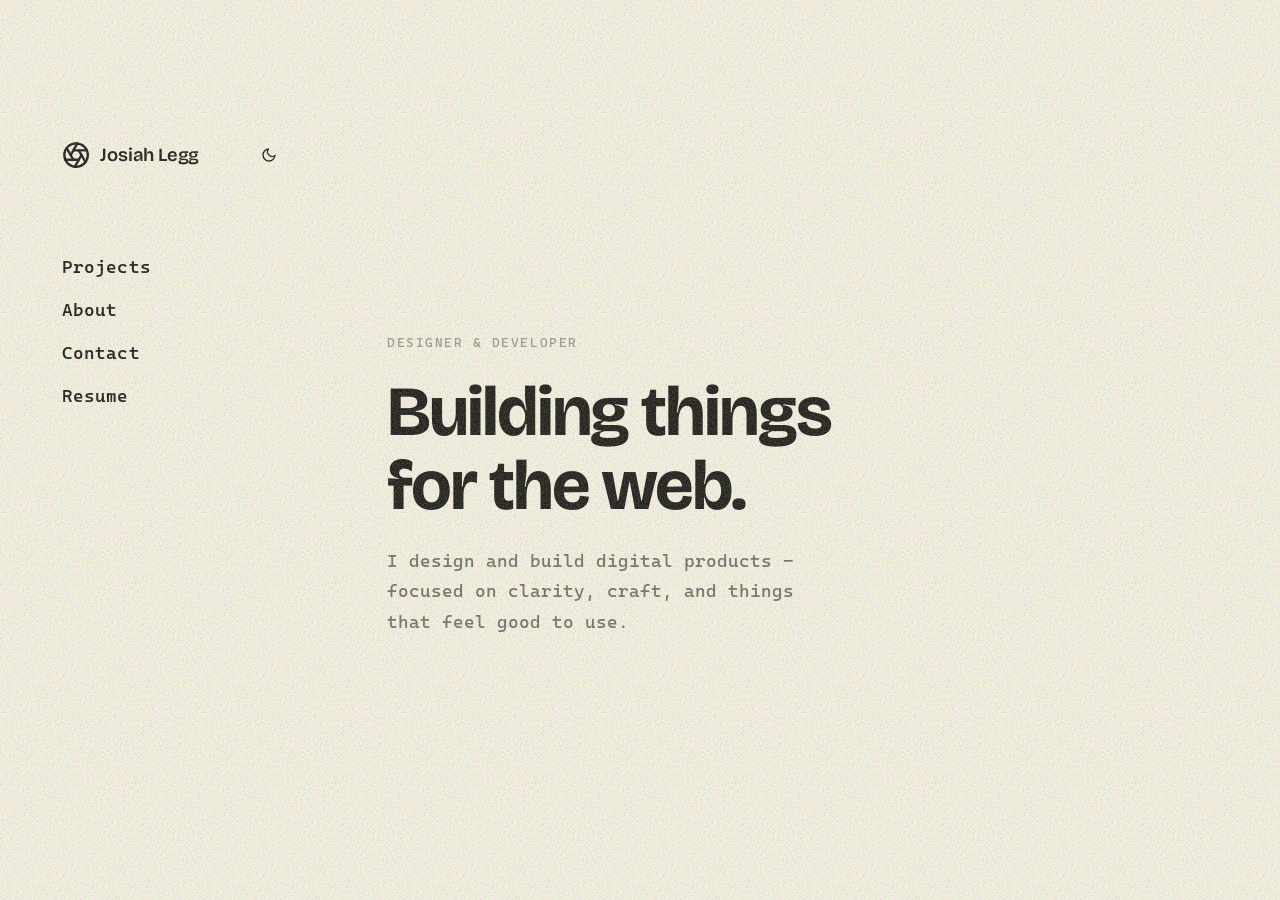
==== commit 132693ce: "Edits before live tmr" ====
--- a/index.html
+++ b/index.html
@@ -15,33 +15,42 @@
     })();
   </script>
 
-  <link rel="icon" href="favicon.svg" type="image/svg+xml">
+  <link rel="icon" href="/favicon.svg" type="image/svg+xml">
 
   <!-- Open Graph / social preview. TODO: set og:image to a full URL of a 1200x630
        image (e.g. https://yourdomain.com/og-image.png) and add that image file. -->
   <meta property="og:type" content="website">
+  <!-- TODO: replace josiahlegg.com with your production domain -->
+  <meta property="og:url" content="https://josiahlegg.com/">
   <meta property="og:title" content="Josiah Legg | Portfolio">
   <meta property="og:description" content="Designer and developer building digital products focused on clarity, craft, and things that feel good to use.">
-  <meta property="og:image" content="/og-image.png">
+  <meta property="og:image" content="https://josiahlegg.com/og-image.png">
   <meta name="twitter:card" content="summary_large_image">
 
+  <link rel="canonical" href="https://josiahlegg.com/">
   <title>Josiah Legg | Portfolio Home</title>
-  <link rel="stylesheet" href="styles/styles.css">
+  <link rel="stylesheet" href="/styles/styles.css">
   <link rel="preconnect" href="https://fonts.googleapis.com">
   <link rel="preconnect" href="https://fonts.gstatic.com" crossorigin>
   <link
-    href="https://fonts.googleapis.com/css2?family=Bricolage+Grotesque:opsz,wght@12..96,200..800&family=Inter:wght@300;400;500;600&display=swap"
+    href="https://fonts.googleapis.com/css2?family=Bricolage+Grotesque:opsz,wght@12..96,200..800&family=Cascadia+Mono:wght@300;400;500;600&display=swap"
     rel="stylesheet">
 </head>
 
 <body>
+  <a class="skip-link" href="#main">Skip to content</a>
   <header class="site-header">
     <div class="header-row">
       <a href="/" class="logo" aria-label="Josiah Legg | Portfolio" aria-current="page">
-        <svg class="logo-icon" viewBox="0 0 100 100" xmlns="http://www.w3.org/2000/svg" aria-hidden="true">
-          <g fill="none" stroke="currentColor" stroke-width="7" stroke-linecap="round" stroke-linejoin="round">
-            <!-- circle place holder -->
-            <circle cx="50" cy="50" r="20" />
+        <svg class="logo-icon" viewBox="0 0 24 24" xmlns="http://www.w3.org/2000/svg" aria-hidden="true">
+          <g fill="none" stroke="currentColor" stroke-linecap="round" stroke-linejoin="round">
+            <circle cx="12" cy="12" r="10" />
+            <line x1="14.31" y1="8" x2="20.05" y2="17.94" />
+            <line x1="9.69" y1="8" x2="21.17" y2="8" />
+            <line x1="7.38" y1="12" x2="13.12" y2="2.06" />
+            <line x1="9.69" y1="16" x2="3.95" y2="6.06" />
+            <line x1="14.31" y1="16" x2="2.83" y2="16" />
+            <line x1="16.62" y1="12" x2="10.88" y2="21.94" />
           </g>
         </svg>
         <span class="logo-text">Josiah Legg</span>
@@ -69,11 +78,11 @@
     <nav class="site-nav" aria-label="Primary">
       <span class="nav-dot" aria-hidden="true"></span>
       <ul role="list">
-        <li><a href="projects/" class="nav-link">Projects</a></li>
-        <li><a href="about/" class="nav-link">About</a></li>
-        <li><a href="#" class="nav-link">Writing</a></li>
+        <li><a href="/projects/" class="nav-link">Projects</a></li>
+        <li><a href="/about/" class="nav-link">About</a></li>
+        <li><a href="/contact/" class="nav-link">Contact</a></li>
         <li>
-          <a href="#" class="nav-link external" target="_blank" rel="noopener">
+          <a href="https://www.youtube.com" class="nav-link external" target="_blank" rel="noopener">
             <span>Resume</span>
             <svg width="8" height="8" viewBox="0 0 8 8" class="external-arrow" aria-hidden="true">
               <path d="M0.772727 8L0 7.22727L6.13636 1.09091H0.727273V0H8V7.27273H6.90909V1.86364L0.772727 8Z" />
@@ -84,7 +93,7 @@
     </nav>
   </header>
 
-  <main class="main-content">
+  <main class="main-content" id="main" tabindex="-1">
     <section class="hero">
       <p class="hero-eyebrow">Designer &amp; Developer</p>
       <h1 class="hero-title">Building things<br>for the web.</h1>
@@ -92,7 +101,7 @@
     </section>
   </main>
 
-  <script src="scripts/main.js" defer></script>
+  <script src="/scripts/main.js" defer></script>
 </body>
 
 </html>
--- a/styles/styles.css
+++ b/styles/styles.css
@@ -22,7 +22,7 @@
 /* ---------- Design tokens ---------- */
 :root {
   /* Typography */
-  --font-secondary: "Inter", system-ui, -apple-system, sans-serif;
+  --font-secondary: "Cascadia Mono", ui-monospace, SFMono-Regular, Menlo, Consolas, monospace;
   --font-logo: "Bricolage Grotesque", system-ui, sans-serif;
 
   /* Easing */
@@ -39,6 +39,10 @@
   /* Sidebar */
   --sidebar-width: 18rem;
   --sidebar-padding: 2.25rem;
+  /* The left rail: at least the sidebar width, but never narrower than 1/6 of
+     the viewport, so main content is always anchored to (or right of) the 1/6
+     line and never drifts on wide screens. */
+  --rail: max(var(--sidebar-width), 100vw / 6);
 }
 
 /* ---------- Reset ---------- */
@@ -46,7 +50,7 @@
 
 html, body { margin: 0; padding: 0; }
 
-html { overflow-x: hidden; scrollbar-gutter: stable; }
+html { overflow-x: hidden; }
 
 ul { list-style: none; padding: 0; margin: 0; }
 
@@ -77,6 +81,14 @@
 }
 ::-webkit-scrollbar-thumb:hover { background: var(--primary); }
 
+/* Two grain layers so the texture shows on every value range:
+   - multiply darkens, so it grains the light areas (background) but is
+     invisible on near-black text.
+   - screen lightens, so it grains the dark areas (text) but is invisible
+     on the light background.
+   Together they texture everything, and it works in both themes since the
+   light/dark regions simply swap which layer does the work. */
+html::before,
 html::after {
   content: '';
   position: fixed;
@@ -85,13 +97,14 @@
   z-index: 99999;
   background-image: url("data:image/svg+xml,%3Csvg xmlns='http://www.w3.org/2000/svg' width='200' height='200'%3E%3Cfilter id='n'%3E%3CfeTurbulence type='fractalNoise' baseFrequency='0.65' numOctaves='4' stitchTiles='stitch'/%3E%3C/filter%3E%3Crect width='200' height='200' filter='url(%23n)'/%3E%3C/svg%3E");
   background-size: 200px 200px;
+}
+
+html::after {
   mix-blend-mode: multiply;
-  opacity: 0.55;
-}
-
-/* Multiply darkens, so the grain disappears against a dark background.
-   Screen lightens instead, keeping the texture visible in dark mode. */
-:root[data-theme="dark"]::after {
+  opacity: 0.5;
+}
+
+html::before {
   mix-blend-mode: screen;
   opacity: 0.4;
 }
@@ -105,16 +118,41 @@
   min-height: 100vh;
   display: flex;
   align-items: flex-start;
-  max-width: 1400px;
-  margin-inline: auto;
   width: 100%;
+}
+
+/* ---------- Skip to content ----------
+   First focusable element on the page; invisible until a keyboard user tabs to
+   it, then it lets them jump past the sidebar straight to the main content. */
+.skip-link {
+  position: fixed;
+  top: 0.75rem;
+  left: 0.75rem;
+  z-index: 100000;
+  padding: 0.6rem 1rem;
+  background-color: var(--background);
+  color: var(--text);
+  border: 1px solid var(--primary);
+  border-radius: 0.4rem;
+  font-size: 0.85rem;
+  font-weight: 500;
+  opacity: 0;
+  transform: translateY(-150%);
+  transition: transform 0.2s var(--ease-out-cubic), opacity 0.2s ease;
+}
+
+.skip-link:focus {
+  opacity: 1;
+  transform: translateY(0);
+  outline: 2px solid var(--accent);
+  outline-offset: 2px;
 }
 
 /* ============================================================
    Header / Sidebar
    ============================================================ */
 .site-header {
-  width: var(--sidebar-width);
+  width: var(--rail);
   flex-shrink: 0;
   position: sticky;
   top: 0;
@@ -124,9 +162,7 @@
   display: flex;
   flex-direction: column;
   gap: 4.5rem;
-  padding: var(--sidebar-padding);
-  padding-top: 10rem;
-  padding-left: 0rem;
+  padding: 8rem var(--sidebar-padding) var(--sidebar-padding) 3.5rem;
   background-color: transparent;
   transition: background-color var(--theme-transition-duration) var(--ease-in-out-sine);
 }
@@ -148,10 +184,10 @@
 }
 
 .logo-icon {
-  height: 1.8em;
+  height: 1.6em;
   width: auto;
   flex-shrink: 0;
-  stroke-width: 7;
+  stroke-width: 2;
 }
 
 .logo-text {
@@ -314,7 +350,6 @@
   left: -0.5rem;
   top: 0;
   transition:
-    top 0.6s var(--ease-out-elastic),
     background-color var(--theme-transition-duration) var(--ease-in-out-sine),
     opacity 0.4s ease,
     filter 0.4s ease;
@@ -324,24 +359,28 @@
   display: block;
 }
 
-@media (hover: hover) {
-  .site-nav:hover .nav-dot {
-    filter: blur(1.5px);
-    opacity: 0.2;
-  }
-}
-
 /* ---------- Main content ---------- */
 .main-content {
   flex: 1;
+  min-width: 0;
   padding: 3.5rem 4rem;
   min-height: 100vh;
   opacity: 0;
-  transition: opacity 0.3s ease;
+  filter: blur(12px);
+  transition:
+    opacity 0.4s var(--ease-out-cubic),
+    filter 0.4s var(--ease-out-cubic);
 }
 
 .main-content.is-visible {
   opacity: 1;
+  filter: blur(0);
+}
+
+/* Router moves focus here after a page swap (for keyboard / screen readers);
+   it isn't an interactive control, so no focus ring. */
+.main-content:focus {
+  outline: none;
 }
 
 /* ---------- Hero ---------- */
@@ -351,14 +390,21 @@
 
 .hero {
   position: relative;
-  display: flex;
-  flex-direction: column;
-  justify-content: center;
+  display: grid;
+  /* The title is the middle (auto) row, flanked by two equal 1fr spacers, so
+     its vertical CENTER always lands at the hero's midpoint — identical on every
+     page regardless of line count or whether there's an eyebrow/body. The
+     eyebrow sits at the bottom of the top spacer, the body at the top of the
+     bottom one. */
+  grid-template-rows: 1fr auto 1fr;
+  justify-items: start;
   height: 100vh;
   padding: 3.5rem 4rem;
 }
 
 .hero-eyebrow {
+  grid-row: 1;
+  align-self: end;
   font-size: 0.72rem;
   font-weight: 500;
   letter-spacing: 0.12em;
@@ -368,20 +414,62 @@
 }
 
 .hero-title {
+  grid-row: 2;
   font-family: var(--font-logo);
   font-size: clamp(2.75rem, 5.5vw, 5rem);
   font-weight: 700;
   letter-spacing: -0.03em;
   line-height: 1.05;
-  margin: 0 0 1.25rem;
+  margin: 0;
 }
 
 .hero-body {
+  grid-row: 3;
+  align-self: start;
   font-size: 1.05rem;
   line-height: 1.65;
   opacity: 0.6;
   max-width: 38ch;
-  margin: 0;
+  margin: 1.25rem 0 0;
+}
+
+/* Wrapper for below-title content when there's more than one element (e.g. the
+   404 page's body + link), so they share the bottom spacer row. */
+.hero-below {
+  grid-row: 3;
+  align-self: start;
+  margin-top: 1.25rem;
+}
+
+.hero-below .hero-body {
+  margin-top: 0;
+}
+
+.hero-link {
+  display: inline-flex;
+  align-items: center;
+  gap: 0.45rem;
+  width: fit-content;
+  margin-top: 2.25rem;
+  font-weight: 500;
+  color: var(--text);
+  border-bottom: 1px solid color-mix(in srgb, var(--primary), transparent 45%);
+  padding-bottom: 0.15rem;
+  transition:
+    gap 0.3s var(--ease-out-cubic),
+    border-color 0.3s ease,
+    color var(--theme-transition-duration) var(--ease-in-out-sine);
+}
+
+.hero-link:hover {
+  gap: 0.7rem;
+  border-color: var(--primary);
+}
+
+.hero-link svg {
+  width: 0.7em;
+  height: 0.7em;
+  fill: currentColor;
 }
 
 .scroll-hint {
@@ -419,7 +507,7 @@
 .section-dots {
   position: fixed;
   bottom: 2rem;
-  left: calc(50% + var(--sidebar-width) / 2);
+  left: calc(50% + var(--rail) / 2);
   transform: translateX(-50%);
   display: flex;
   align-items: center;
@@ -474,6 +562,9 @@
   display: grid;
   grid-template-columns: repeat(auto-fill, minmax(260px, 1fr));
   gap: 1.25rem;
+  /* Cap the measure so cards don't sprawl across very wide viewports now that
+     the layout is full-bleed (no centered body). Tops out around 3 columns. */
+  max-width: 60rem;
 }
 
 .project-card {
@@ -558,6 +649,159 @@
 
 .about-content p:last-child {
   margin-bottom: 0;
+}
+
+/* ---------- Contact page ---------- */
+.contact-content {
+  max-width: 52ch;
+}
+
+.contact-intro {
+  font-size: 1.0625rem;
+  line-height: 1.75;
+  opacity: 0.75;
+  margin: 0 0 2.5rem;
+}
+
+.contact-links {
+  display: flex;
+  flex-direction: column;
+  max-width: 34rem;
+}
+
+.contact-link {
+  display: flex;
+  align-items: baseline;
+  justify-content: space-between;
+  gap: 1.5rem;
+  padding: 1rem 0;
+  border-top: 1px solid color-mix(in srgb, var(--primary), transparent 70%);
+  transition: opacity 0.3s ease;
+}
+
+.contact-link:last-child {
+  border-bottom: 1px solid color-mix(in srgb, var(--primary), transparent 70%);
+}
+
+.contact-link-label {
+  font-size: 0.72rem;
+  font-weight: 500;
+  letter-spacing: 0.12em;
+  text-transform: uppercase;
+  opacity: 0.45;
+  flex-shrink: 0;
+}
+
+.contact-link-value {
+  display: inline-flex;
+  align-items: center;
+  gap: 0.4rem;
+  font-family: var(--font-logo);
+  font-size: 1.15rem;
+  font-weight: 600;
+  letter-spacing: -0.01em;
+  text-align: right;
+}
+
+.contact-link-value .external-arrow {
+  position: static;
+  width: 0.5em;
+  height: 0.5em;
+  margin-top: 0;
+  transform: none;
+  opacity: 0;
+}
+
+.contact-link:hover .contact-link-value .external-arrow,
+.contact-link:focus-visible .contact-link-value .external-arrow {
+  opacity: 1;
+}
+
+/* ---- Email copy-to-clipboard ---- */
+.contact-copy {
+  cursor: pointer;
+}
+
+.contact-copy .contact-link-value {
+  position: relative;
+}
+
+.copy-default,
+.copy-feedback {
+  transition:
+    opacity 0.3s var(--ease-out-cubic),
+    transform 0.4s cubic-bezier(0.34, 1.4, 0.64, 1);
+}
+
+.copy-default {
+  display: inline-flex;
+  align-items: center;
+  gap: 0.4rem;
+}
+
+/* The copy icon hints that the email is clickable-to-copy, revealed exactly
+   like the external-arrow that marks the new-tab links. */
+.copy-icon {
+  width: 0.5em;
+  height: 0.5em;
+  fill: none;
+  stroke: var(--text);
+  stroke-width: 2.5;
+  stroke-linecap: round;
+  stroke-linejoin: round;
+  opacity: 0;
+  transition: opacity 0.4s ease;
+}
+
+.contact-copy:hover .copy-icon,
+.contact-copy:focus-visible .copy-icon {
+  opacity: 1;
+}
+
+.copy-feedback {
+  position: absolute;
+  inset: 0;
+  display: inline-flex;
+  align-items: center;
+  justify-content: flex-end;
+  gap: 0.35rem;
+  color: var(--accent);
+  opacity: 0;
+  transform: translateY(0.35rem) scale(0.96);
+  transform-origin: right center;
+  pointer-events: none;
+}
+
+.copy-feedback svg {
+  width: 0.8em;
+  height: 0.8em;
+  fill: none;
+  stroke: currentColor;
+  stroke-width: 3;
+  stroke-linecap: round;
+  stroke-linejoin: round;
+}
+
+.contact-copy.copied .copy-default {
+  opacity: 0;
+  transform: translateY(-0.3rem);
+}
+
+.contact-copy.copied .copy-feedback {
+  opacity: 1;
+  transform: translateY(0) scale(1);
+}
+
+@media (prefers-reduced-motion: reduce) {
+  .copy-default,
+  .copy-feedback {
+    transition: opacity 0.2s ease;
+  }
+
+  .copy-feedback,
+  .contact-copy.copied .copy-default {
+    transform: none;
+  }
 }
 
 /* ---------- Mobile ---------- */
@@ -610,6 +854,12 @@
     letter-spacing: 0;
   }
 
+  /* The cursor-following dot is a desktop-rail affordance; the mobile overlay
+     is a centered full-screen menu, so it has no place here. */
+  .nav-dot {
+    display: none !important;
+  }
+
   /* Arrow sits outside the link box so the text stays optically centered,
      and scales with the larger mobile type instead of staying 8px. */
   .external-arrow {
@@ -635,3 +885,16 @@
     padding: 2rem 1.5rem;
   }
 }
+
+/* ---------- Reduced motion ---------- */
+@media (prefers-reduced-motion: reduce) {
+  /* Keep the page-transition reveal, but as a plain fade with no blur. */
+  .main-content,
+  .main-content.is-visible {
+    filter: none;
+  }
+
+  .main-content {
+    transition: opacity 0.2s ease;
+  }
+}
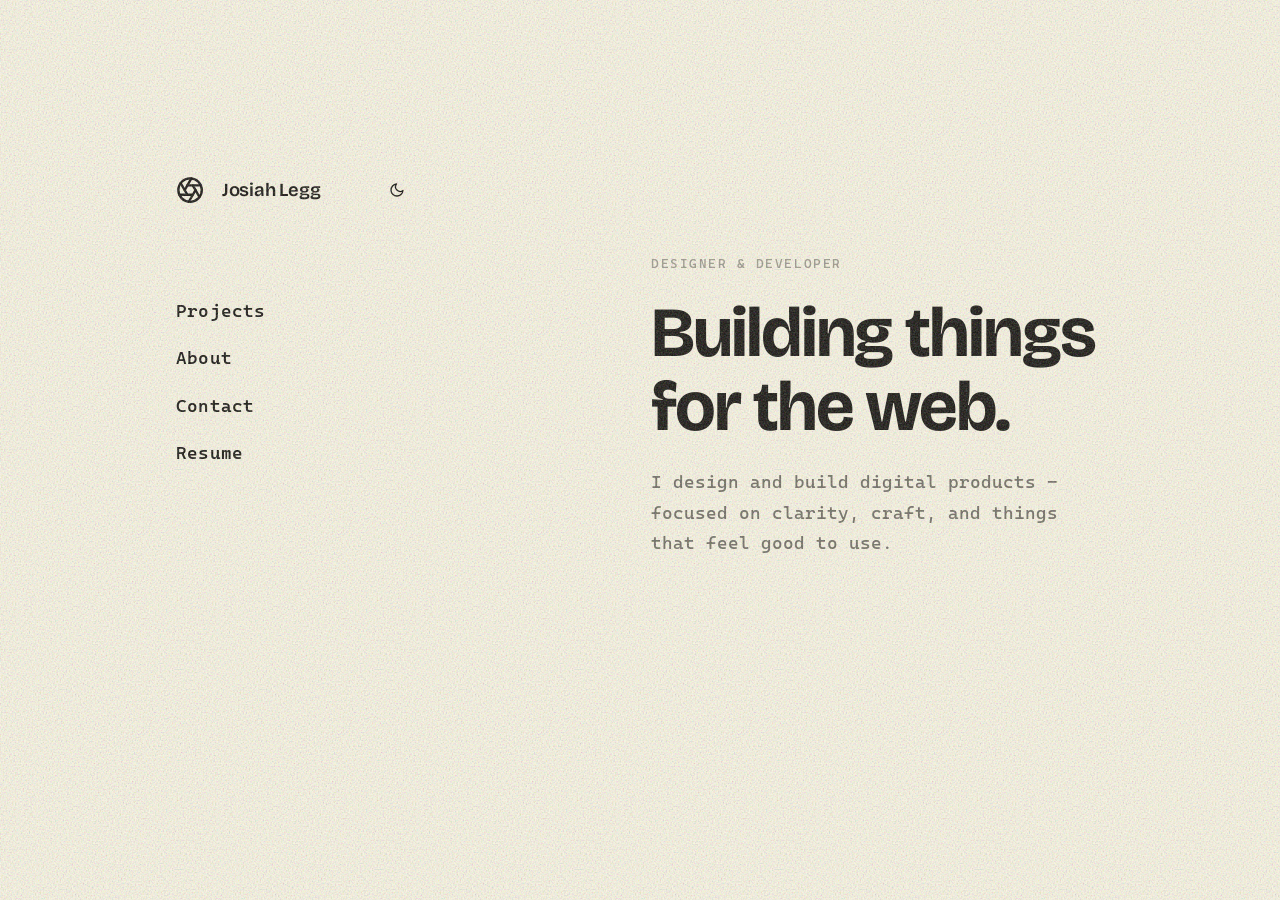
==== commit ea72e15f: "Spacing Fixes" ====
--- a/index.html
+++ b/index.html
@@ -4,7 +4,8 @@
 <head>
   <meta charset="UTF-8">
   <meta name="viewport" content="width=device-width, initial-scale=1.0">
-  <meta name="description" content="Josiah Legg — designer and developer building digital products focused on clarity, craft, and things that feel good to use.">
+  <meta name="description"
+    content="Josiah Legg — designer and developer building digital products focused on clarity, craft, and things that feel good to use.">
 
   <!-- Set theme before paint to avoid a flash of the wrong theme -->
   <script>
@@ -23,7 +24,8 @@
   <!-- TODO: replace josiahlegg.com with your production domain -->
   <meta property="og:url" content="https://josiahlegg.com/">
   <meta property="og:title" content="Josiah Legg | Portfolio">
-  <meta property="og:description" content="Designer and developer building digital products focused on clarity, craft, and things that feel good to use.">
+  <meta property="og:description"
+    content="Designer and developer building digital products focused on clarity, craft, and things that feel good to use.">
   <meta property="og:image" content="https://josiahlegg.com/og-image.png">
   <meta name="twitter:card" content="summary_large_image">
 
@@ -58,12 +60,15 @@
 
       <div class="header-controls">
         <button class="theme-toggle" aria-label="Toggle dark mode" aria-pressed="false">
-          <svg class="icon-moon" viewBox="0 0 24 24" stroke-width="2" stroke-linecap="round" stroke-linejoin="round" aria-hidden="true">
+          <svg class="icon-moon" viewBox="0 0 24 24" stroke-width="2" stroke-linecap="round" stroke-linejoin="round"
+            aria-hidden="true">
             <path d="M21 12.79A9 9 0 1 1 11.21 3 7 7 0 0 0 21 12.79z" />
           </svg>
-          <svg class="icon-sun" viewBox="0 0 24 24" stroke-width="2" stroke-linecap="round" stroke-linejoin="round" aria-hidden="true">
+          <svg class="icon-sun" viewBox="0 0 24 24" stroke-width="2" stroke-linecap="round" stroke-linejoin="round"
+            aria-hidden="true">
             <circle cx="12" cy="12" r="4" />
-            <path d="M12 2v2M12 20v2M4.93 4.93l1.41 1.41M17.66 17.66l1.41 1.41M2 12h2M20 12h2M6.34 17.66l-1.41 1.41M19.07 4.93l-1.41 1.41" />
+            <path
+              d="M12 2v2M12 20v2M4.93 4.93l1.41 1.41M17.66 17.66l1.41 1.41M2 12h2M20 12h2M6.34 17.66l-1.41 1.41M19.07 4.93l-1.41 1.41" />
           </svg>
         </button>
         <button class="hamburger" aria-label="Toggle menu" aria-expanded="false">
@@ -97,7 +102,8 @@
     <section class="hero">
       <p class="hero-eyebrow">Designer &amp; Developer</p>
       <h1 class="hero-title">Building things<br>for the web.</h1>
-      <p class="hero-body">I design and build digital products - focused on clarity, craft, and things that feel good to use.</p>
+      <p class="hero-body">I design and build digital products - focused on clarity, craft, and things that feel good to
+        use.</p>
     </section>
   </main>
 
--- a/styles/styles.css
+++ b/styles/styles.css
@@ -37,12 +37,9 @@
   --theme-transition-duration: 0.4s;
 
   /* Sidebar */
-  --sidebar-width: 18rem;
-  --sidebar-padding: 2.25rem;
   /* The left rail: at least the sidebar width, but never narrower than 1/6 of
      the viewport, so main content is always anchored to (or right of) the 1/6
      line and never drifts on wide screens. */
-  --rail: max(var(--sidebar-width), 100vw / 6);
 }
 
 /* ---------- Reset ---------- */
@@ -152,7 +149,7 @@
    Header / Sidebar
    ============================================================ */
 .site-header {
-  width: var(--rail);
+  width: 33rem;
   flex-shrink: 0;
   position: sticky;
   top: 0;
@@ -161,8 +158,8 @@
   z-index: 11;
   display: flex;
   flex-direction: column;
-  gap: 4.5rem;
-  padding: 8rem var(--sidebar-padding) var(--sidebar-padding) 3.5rem;
+  gap: 5rem;
+  padding: 10rem 10rem 20rem 10rem;
   background-color: transparent;
   transition: background-color var(--theme-transition-duration) var(--ease-in-out-sine);
 }
@@ -178,7 +175,8 @@
 .logo {
   display: inline-flex;
   align-items: center;
-  gap: 0.6rem;
+  gap: 1rem;
+  padding-right: 2.5rem;
   color: var(--text);
   transition: color var(--theme-transition-duration) var(--ease-in-out-sine);
 }
@@ -277,7 +275,7 @@
 .site-nav ul {
   display: flex;
   flex-direction: column;
-  gap: 0.25rem;
+  gap: 0.5rem;
 }
 
 .nav-link {
@@ -301,6 +299,17 @@
     color var(--theme-transition-duration) var(--ease-in-out-sine);
 }
 
+/* Bridge half the 0.5rem list gap above and below each link
+   so the pointer always remains over a nav item while moving. */
+.nav-link::before {
+  content: "";
+  position: absolute;
+  left: 0;
+  right: 0;
+  top: -0.25rem;
+  bottom: -0.25rem;
+}
+
 @media (hover: hover) {
   .site-nav:hover .nav-link {
     filter: blur(1.5px);
@@ -391,12 +400,7 @@
 .hero {
   position: relative;
   display: grid;
-  /* The title is the middle (auto) row, flanked by two equal 1fr spacers, so
-     its vertical CENTER always lands at the hero's midpoint — identical on every
-     page regardless of line count or whether there's an eyebrow/body. The
-     eyebrow sits at the bottom of the top spacer, the body at the top of the
-     bottom one. */
-  grid-template-rows: 1fr auto 1fr;
+  grid-template-rows: 0.6fr auto 1.0fr;
   justify-items: start;
   height: 100vh;
   padding: 3.5rem 4rem;
@@ -507,7 +511,7 @@
 .section-dots {
   position: fixed;
   bottom: 2rem;
-  left: calc(50% + var(--rail) / 2);
+  left: 50%;
   transform: translateX(-50%);
   display: flex;
   align-items: center;
@@ -554,7 +558,7 @@
   letter-spacing: 0.12em;
   text-transform: uppercase;
   opacity: 0.4;
-  margin: 0 0 2.5rem;
+  margin: 8rem 0 2.5rem;
 }
 
 /* ---------- Project cards ---------- */
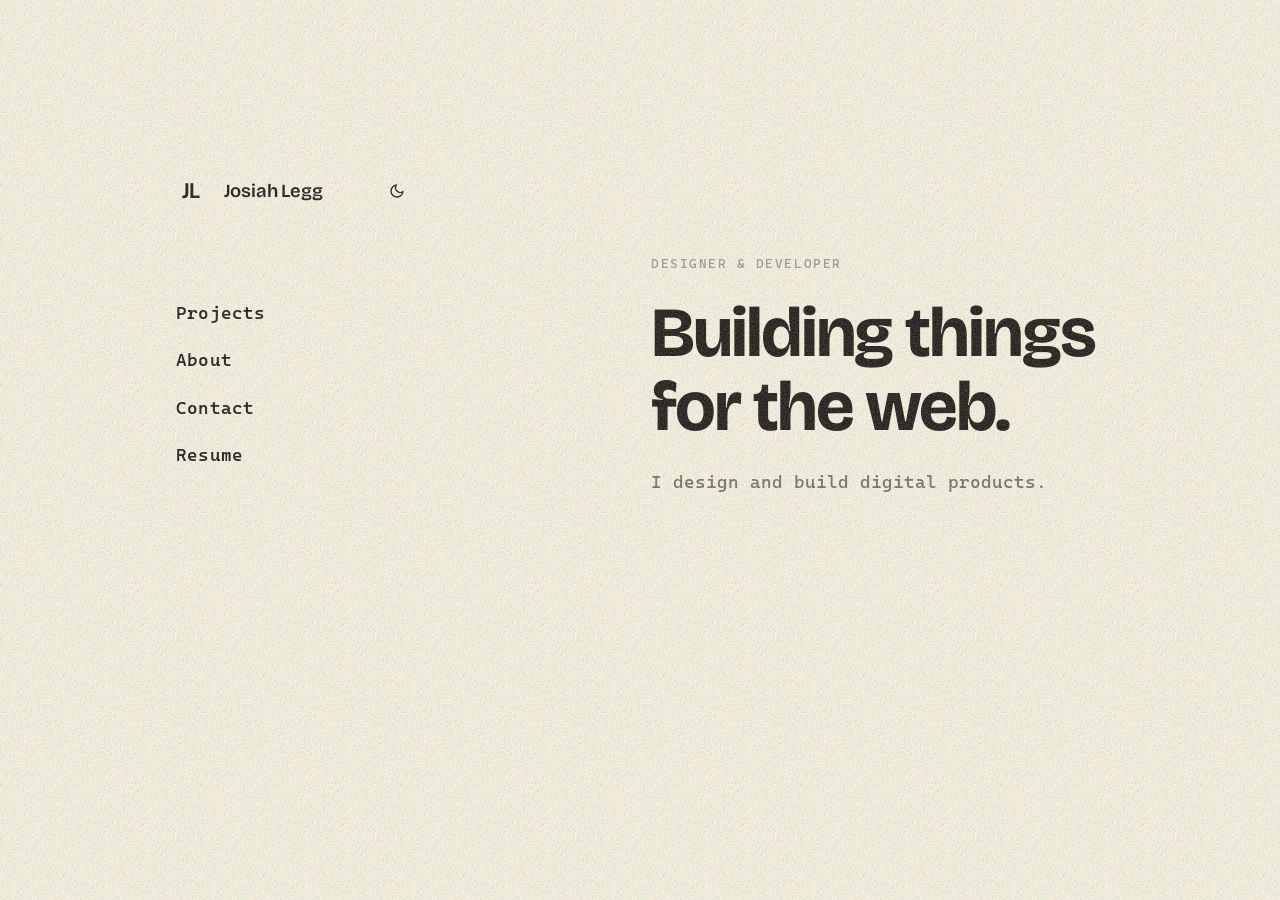
==== commit 3a0bf8c4: "Finalising details and spacing" ====
--- a/index.html
+++ b/index.html
@@ -5,9 +5,8 @@
   <meta charset="UTF-8">
   <meta name="viewport" content="width=device-width, initial-scale=1.0">
   <meta name="description"
-    content="Josiah Legg — designer and developer building digital products focused on clarity, craft, and things that feel good to use.">
+    content="Josiah Legg - designer and developer building digital products focused on clarity, craft, and things that feel good to use.">
 
-  <!-- Set theme before paint to avoid a flash of the wrong theme -->
   <script>
     (function () {
       var saved = localStorage.getItem('theme');
@@ -18,10 +17,7 @@
 
   <link rel="icon" href="/favicon.svg" type="image/svg+xml">
 
-  <!-- Open Graph / social preview. TODO: set og:image to a full URL of a 1200x630
-       image (e.g. https://yourdomain.com/og-image.png) and add that image file. -->
   <meta property="og:type" content="website">
-  <!-- TODO: replace josiahlegg.com with your production domain -->
   <meta property="og:url" content="https://josiahlegg.com/">
   <meta property="og:title" content="Josiah Legg | Portfolio">
   <meta property="og:description"
@@ -44,16 +40,9 @@
   <header class="site-header">
     <div class="header-row">
       <a href="/" class="logo" aria-label="Josiah Legg | Portfolio" aria-current="page">
-        <svg class="logo-icon" viewBox="0 0 24 24" xmlns="http://www.w3.org/2000/svg" aria-hidden="true">
-          <g fill="none" stroke="currentColor" stroke-linecap="round" stroke-linejoin="round">
-            <circle cx="12" cy="12" r="10" />
-            <line x1="14.31" y1="8" x2="20.05" y2="17.94" />
-            <line x1="9.69" y1="8" x2="21.17" y2="8" />
-            <line x1="7.38" y1="12" x2="13.12" y2="2.06" />
-            <line x1="9.69" y1="16" x2="3.95" y2="6.06" />
-            <line x1="14.31" y1="16" x2="2.83" y2="16" />
-            <line x1="16.62" y1="12" x2="10.88" y2="21.94" />
-          </g>
+        <svg class="logo-icon" viewBox="0 0 64 64" xmlns="http://www.w3.org/2000/svg" aria-hidden="true">
+          <rect class="logo-icon-bg" width="64" height="64" rx="16" />
+          <text class="logo-icon-text" x="32" y="32" text-anchor="middle" dominant-baseline="central">JL</text>
         </svg>
         <span class="logo-text">Josiah Legg</span>
       </a>
@@ -102,8 +91,7 @@
     <section class="hero">
       <p class="hero-eyebrow">Designer &amp; Developer</p>
       <h1 class="hero-title">Building things<br>for the web.</h1>
-      <p class="hero-body">I design and build digital products - focused on clarity, craft, and things that feel good to
-        use.</p>
+      <p class="hero-body">I design and build digital products.</p>
     </section>
   </main>
 
--- a/styles/styles.css
+++ b/styles/styles.css
@@ -2,7 +2,7 @@
    Josiah Legg - Portfolio
    ============================================================ */
 
-/* ---------- Color themes - the only 5 colors used on this site ---------- */
+/* ---------- Color themes ---------- */
 :root[data-theme="light"] {
   --text: #0f0d08;
   --background: #fefae7;
@@ -35,27 +35,45 @@
 
   /* Theme transition */
   --theme-transition-duration: 0.4s;
-
-  /* Sidebar */
-  /* The left rail: at least the sidebar width, but never narrower than 1/6 of
-     the viewport, so main content is always anchored to (or right of) the 1/6
-     line and never drifts on wide screens. */
 }
 
 /* ---------- Reset ---------- */
-*, *::before, *::after { box-sizing: border-box; }
-
-html, body { margin: 0; padding: 0; }
-
-html { overflow-x: hidden; }
-
-ul { list-style: none; padding: 0; margin: 0; }
-
-a { color: inherit; text-decoration: none; }
-
-button { font: inherit; }
-
-img { display: block; max-width: 100%; height: auto; }
+*,
+*::before,
+*::after {
+  box-sizing: border-box;
+}
+
+html,
+body {
+  margin: 0;
+  padding: 0;
+}
+
+html {
+  overflow-x: hidden;
+}
+
+ul {
+  list-style: none;
+  padding: 0;
+  margin: 0;
+}
+
+a {
+  color: inherit;
+  text-decoration: none;
+}
+
+button {
+  font: inherit;
+}
+
+img {
+  display: block;
+  max-width: 100%;
+  height: auto;
+}
 
 /* ---------- Base ---------- */
 html {
@@ -70,21 +88,23 @@
 }
 
 /* WebKit custom scrollbar */
-::-webkit-scrollbar { width: 3px; }
-::-webkit-scrollbar-track { background: transparent; }
+::-webkit-scrollbar {
+  width: 3px;
+}
+
+::-webkit-scrollbar-track {
+  background: transparent;
+}
+
 ::-webkit-scrollbar-thumb {
   background: color-mix(in srgb, var(--primary), transparent 35%);
   border-radius: 99px;
 }
-::-webkit-scrollbar-thumb:hover { background: var(--primary); }
-
-/* Two grain layers so the texture shows on every value range:
-   - multiply darkens, so it grains the light areas (background) but is
-     invisible on near-black text.
-   - screen lightens, so it grains the dark areas (text) but is invisible
-     on the light background.
-   Together they texture everything, and it works in both themes since the
-   light/dark regions simply swap which layer does the work. */
+
+::-webkit-scrollbar-thumb:hover {
+  background: var(--primary);
+}
+
 html::before,
 html::after {
   content: '';
@@ -118,9 +138,7 @@
   width: 100%;
 }
 
-/* ---------- Skip to content ----------
-   First focusable element on the page; invisible until a keyboard user tabs to
-   it, then it lets them jump past the sidebar straight to the main content. */
+/* ---------- Skip to content ---------- */
 .skip-link {
   position: fixed;
   top: 0.75rem;
@@ -182,10 +200,23 @@
 }
 
 .logo-icon {
-  height: 1.6em;
-  width: auto;
+  height: 1.7em;
+  width: 1.7em;
   flex-shrink: 0;
-  stroke-width: 2;
+}
+
+.logo-icon-bg {
+  fill: var(--background);
+  transition: fill var(--theme-transition-duration) var(--ease-in-out-sine);
+}
+
+.logo-icon-text {
+  font-family: var(--font-logo);
+  font-weight: 600;
+  font-size: 48px;
+  letter-spacing: -0.01em;
+  fill: var(--text);
+  transition: fill var(--theme-transition-duration) var(--ease-in-out-sine);
 }
 
 .logo-text {
@@ -250,7 +281,9 @@
   transition: color var(--theme-transition-duration) var(--ease-in-out-sine), opacity 0.2s ease;
 }
 
-.theme-toggle:hover { opacity: 0.65; }
+.theme-toggle:hover {
+  opacity: 0.65;
+}
 
 .theme-toggle svg {
   width: 16px;
@@ -259,12 +292,21 @@
   fill: none;
 }
 
-/* Show the icon for the theme you'll switch to */
-.theme-toggle .icon-sun { display: none; }
-.theme-toggle .icon-moon { display: inline-flex; }
-
-:root[data-theme="dark"] .theme-toggle .icon-sun { display: inline-flex; }
-:root[data-theme="dark"] .theme-toggle .icon-moon { display: none; }
+.theme-toggle .icon-sun {
+  display: none;
+}
+
+.theme-toggle .icon-moon {
+  display: inline-flex;
+}
+
+:root[data-theme="dark"] .theme-toggle .icon-sun {
+  display: inline-flex;
+}
+
+:root[data-theme="dark"] .theme-toggle .icon-moon {
+  display: none;
+}
 
 /* ---- Nav ---- */
 .site-nav {
@@ -299,8 +341,6 @@
     color var(--theme-transition-duration) var(--ease-in-out-sine);
 }
 
-/* Bridge half the 0.5rem list gap above and below each link
-   so the pointer always remains over a nav item while moving. */
 .nav-link::before {
   content: "";
   position: absolute;
@@ -386,8 +426,6 @@
   filter: blur(0);
 }
 
-/* Router moves focus here after a page swap (for keyboard / screen readers);
-   it isn't an interactive control, so no focus ring. */
 .main-content:focus {
   outline: none;
 }
@@ -437,8 +475,6 @@
   margin: 1.25rem 0 0;
 }
 
-/* Wrapper for below-title content when there's more than one element (e.g. the
-   404 page's body + link), so they share the bottom spacer row. */
 .hero-below {
   grid-row: 3;
   align-self: start;
@@ -495,15 +531,31 @@
 }
 
 @keyframes scroll-bounce {
-  0%, 100% { transform: translateY(0); }
-  55% { transform: translateY(5px); }
+
+  0%,
+  100% {
+    transform: translateY(0);
+  }
+
+  55% {
+    transform: translateY(5px);
+  }
 }
 
 /* ---------- Multi-section layout ---------- */
 @media (min-width: 768px) {
   .main-content:has(.hero) .page-section {
     min-height: 100vh;
-    padding: 4rem;
+    padding: 3.5rem 4rem;
+    display: flex;
+    flex-direction: column;
+    justify-content: center;
+  }
+
+  /* Inside a snap panel the label sits with the centered block,
+     so drop the large standalone top margin. */
+  .main-content:has(.hero) .page-section .section-label {
+    margin-top: 0;
   }
 }
 
@@ -558,26 +610,24 @@
   letter-spacing: 0.12em;
   text-transform: uppercase;
   opacity: 0.4;
-  margin: 8rem 0 2.5rem;
+  margin: 8rem 0 1.75rem;
 }
 
 /* ---------- Project cards ---------- */
 .projects-grid {
   display: grid;
   grid-template-columns: repeat(auto-fill, minmax(260px, 1fr));
-  gap: 1.25rem;
-  /* Cap the measure so cards don't sprawl across very wide viewports now that
-     the layout is full-bleed (no centered body). Tops out around 3 columns. */
+  gap: 1rem;
   max-width: 60rem;
 }
 
 .project-card {
   border: 1px solid color-mix(in srgb, var(--primary), transparent 55%);
   border-radius: 0.5rem;
-  padding: 1.5rem;
+  padding: 1.35rem 1.5rem;
   display: flex;
   flex-direction: column;
-  gap: 0.75rem;
+  gap: 0.6rem;
   transition: border-color 0.2s ease, background-color 0.2s ease;
   cursor: pointer;
 }
@@ -743,8 +793,6 @@
   gap: 0.4rem;
 }
 
-/* The copy icon hints that the email is clickable-to-copy, revealed exactly
-   like the external-arrow that marks the new-tab links. */
 .copy-icon {
   width: 0.5em;
   height: 0.5em;
@@ -797,6 +845,7 @@
 }
 
 @media (prefers-reduced-motion: reduce) {
+
   .copy-default,
   .copy-feedback {
     transition: opacity 0.2s ease;
@@ -805,6 +854,36 @@
   .copy-feedback,
   .contact-copy.copied .copy-default {
     transform: none;
+  }
+}
+
+/* ---------- Small desktop / tablet ---------- */
+@media (min-width: 768px) and (max-width: 1200px) {
+  .site-header {
+    width: 17rem;
+    padding: 4rem 2rem 6rem;
+    gap: 3rem;
+  }
+
+  .logo {
+    padding-right: 1rem;
+  }
+
+  .main-content {
+    padding: 3rem;
+  }
+
+  .hero,
+  .main-content:has(.hero) .page-section {
+    padding: 3rem;
+  }
+}
+
+/* ---------- Short viewports ---------- */
+@media (min-width: 768px) and (max-height: 820px) {
+  .site-header {
+    padding-block: 4rem 6rem;
+    gap: 3rem;
   }
 }
 
@@ -858,14 +937,10 @@
     letter-spacing: 0;
   }
 
-  /* The cursor-following dot is a desktop-rail affordance; the mobile overlay
-     is a centered full-screen menu, so it has no place here. */
   .nav-dot {
     display: none !important;
   }
 
-  /* Arrow sits outside the link box so the text stays optically centered,
-     and scales with the larger mobile type instead of staying 8px. */
   .external-arrow {
     position: absolute;
     left: calc(100% + 0.5em);
@@ -880,19 +955,31 @@
   .main-content {
     padding: 2rem 1.5rem;
     min-height: auto;
+    width: 100%;
   }
 
   .hero {
-    /* subtract sticky header height so hero fills exactly the remaining viewport */
     height: calc(100vh - 4.5rem);
     height: calc(100svh - 4.5rem);
     padding: 2rem 1.5rem;
+    grid-template-columns: minmax(0, 1fr);
+  }
+
+  .hero-eyebrow,
+  .hero-title,
+  .hero-body,
+  .hero-below {
+    max-width: 100%;
+  }
+
+  .scroll-hint {
+    left: 1.5rem;
   }
 }
 
 /* ---------- Reduced motion ---------- */
 @media (prefers-reduced-motion: reduce) {
-  /* Keep the page-transition reveal, but as a plain fade with no blur. */
+
   .main-content,
   .main-content.is-visible {
     filter: none;
@@ -901,4 +988,4 @@
   .main-content {
     transition: opacity 0.2s ease;
   }
-}
+}
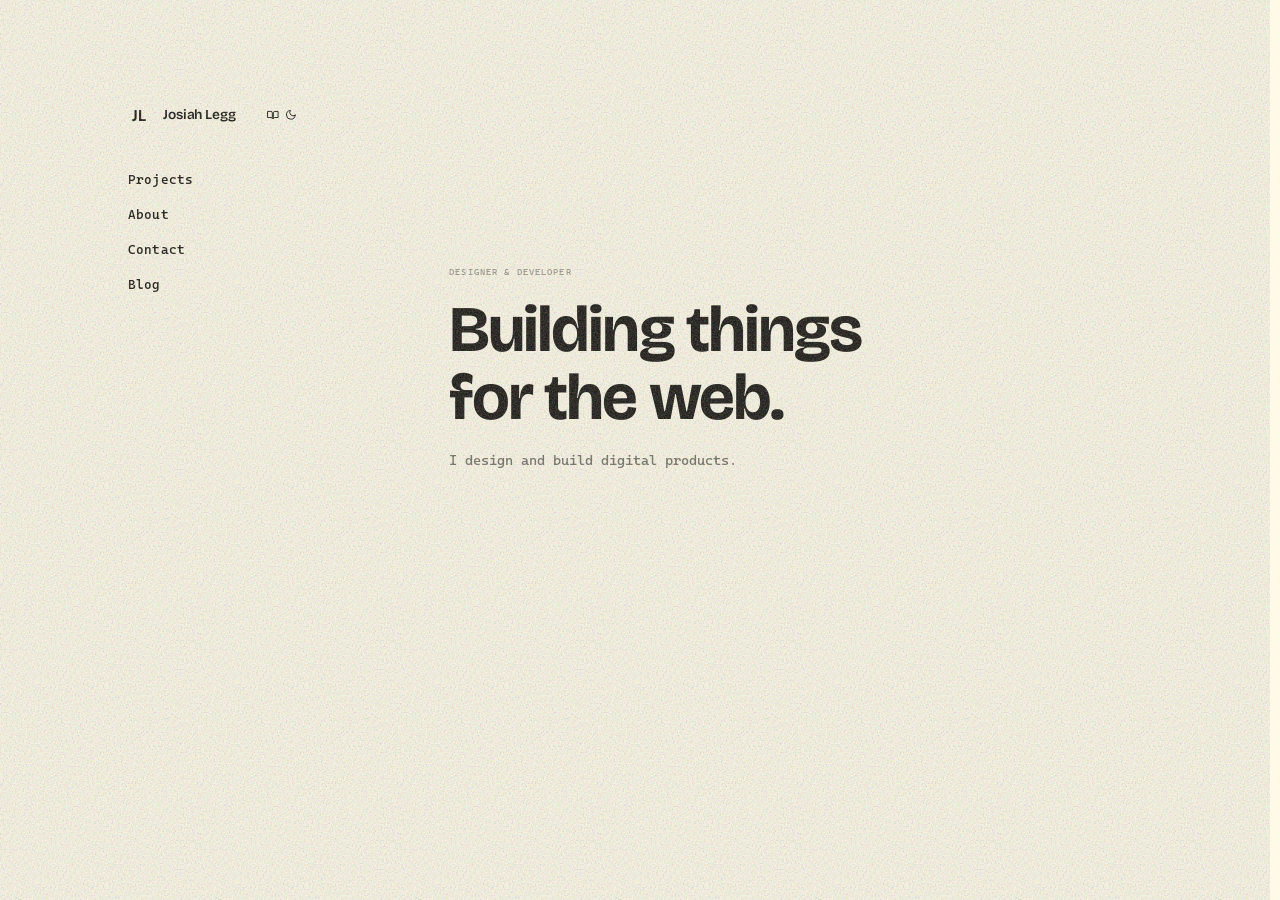
==== commit 234f323f: "Final Commit" ====
--- a/index.html
+++ b/index.html
@@ -12,6 +12,7 @@
       var saved = localStorage.getItem('theme');
       var theme = saved || (window.matchMedia('(prefers-color-scheme: dark)').matches ? 'dark' : 'light');
       document.documentElement.setAttribute('data-theme', theme);
+      if (localStorage.getItem('reader') === 'true') document.documentElement.setAttribute('data-reader', '');
     })();
   </script>
 
@@ -48,6 +49,12 @@
       </a>
 
       <div class="header-controls">
+        <button class="reader-toggle" aria-label="Toggle reader mode" aria-pressed="false">
+          <svg viewBox="0 0 24 24" stroke-width="2" stroke-linecap="round" stroke-linejoin="round" aria-hidden="true">
+            <path d="M2 5h6a3 3 0 0 1 3 3v12a2.5 2.5 0 0 0-2.5-2.5H2z" />
+            <path d="M22 5h-6a3 3 0 0 0-3 3v12a2.5 2.5 0 0 1 2.5-2.5H22z" />
+          </svg>
+        </button>
         <button class="theme-toggle" aria-label="Toggle dark mode" aria-pressed="false">
           <svg class="icon-moon" viewBox="0 0 24 24" stroke-width="2" stroke-linecap="round" stroke-linejoin="round"
             aria-hidden="true">
@@ -76,8 +83,8 @@
         <li><a href="/about/" class="nav-link">About</a></li>
         <li><a href="/contact/" class="nav-link">Contact</a></li>
         <li>
-          <a href="https://www.youtube.com" class="nav-link external" target="_blank" rel="noopener">
-            <span>Resume</span>
+          <a href="https://blog.josiahlegg.com" class="nav-link external" target="_blank" rel="noopener">
+            <span>Blog</span>
             <svg width="8" height="8" viewBox="0 0 8 8" class="external-arrow" aria-hidden="true">
               <path d="M0.772727 8L0 7.22727L6.13636 1.09091H0.727273V0H8V7.27273H6.90909V1.86364L0.772727 8Z" />
             </svg>
--- a/styles/styles.css
+++ b/styles/styles.css
@@ -35,6 +35,17 @@
 
   /* Theme transition */
   --theme-transition-duration: 0.4s;
+
+  /* Content stage: a fixed-width column centered in the area right of
+     the sidebar, then nudged 10% further right. --stage-pad is the LEFT
+     padding; % resolves against .main-content, so only use it on direct
+     children of main (.hero, .page-section). */
+  --stage-w: 68rem;
+  --stage-pad: max(4rem, calc((100% - var(--stage-w)) / 2 + 10%));
+
+  /* Sidebar content (logo/nav) starts ~10% across the screen; the
+     sidebar box widens to absorb the inset. */
+  --sidebar-inset: 10vw;
 }
 
 /* ---------- Reset ---------- */
@@ -78,11 +89,18 @@
 /* ---------- Base ---------- */
 html {
   font-family: var(--font-secondary);
-  font-size: 17.6px;
+  /* Fluid root scale. Design reference is 2560x1440 at 17.6px:
+     0.6875vw = 17.6px @ 2560w, 1.2223vh = 17.6px @ 1440h.
+     min() keeps ultrawides height-bound; the floor keeps text readable
+     on small desktops. Everything sized in rem scales proportionally. */
+  font-size: clamp(13px, min(0.6875vw, 1.2223vh), 26.4px);
   color: var(--text);
   background-color: var(--background);
   -webkit-font-smoothing: antialiased;
   -moz-osx-font-smoothing: grayscale;
+  /* Reserve the scrollbar gutter so pages that don't scroll (home,
+     short reader-mode pages) don't shift relative to pages that do. */
+  scrollbar-gutter: stable;
   scrollbar-width: thin;
   scrollbar-color: color-mix(in srgb, var(--primary), transparent 35%) transparent;
 }
@@ -167,7 +185,7 @@
    Header / Sidebar
    ============================================================ */
 .site-header {
-  width: 33rem;
+  width: calc(23rem + var(--sidebar-inset));
   flex-shrink: 0;
   position: sticky;
   top: 0;
@@ -177,7 +195,7 @@
   display: flex;
   flex-direction: column;
   gap: 5rem;
-  padding: 10rem 10rem 20rem 10rem;
+  padding: 16rem 10rem 20rem var(--sidebar-inset);
   background-color: transparent;
   transition: background-color var(--theme-transition-duration) var(--ease-in-out-sine);
 }
@@ -266,7 +284,8 @@
   gap: 0.5rem;
 }
 
-.theme-toggle {
+.theme-toggle,
+.reader-toggle {
   display: inline-flex;
   align-items: center;
   justify-content: center;
@@ -281,13 +300,15 @@
   transition: color var(--theme-transition-duration) var(--ease-in-out-sine), opacity 0.2s ease;
 }
 
-.theme-toggle:hover {
+.theme-toggle:hover,
+.reader-toggle:hover {
   opacity: 0.65;
 }
 
-.theme-toggle svg {
-  width: 16px;
-  height: 16px;
+.theme-toggle svg,
+.reader-toggle svg {
+  width: 0.9rem;
+  height: 0.9rem;
   stroke: currentColor;
   fill: none;
 }
@@ -379,6 +400,8 @@
 }
 
 .external-arrow {
+  width: 0.455rem;
+  height: 0.455rem;
   margin-top: 0.125rem;
   fill: var(--text);
   opacity: 0;
@@ -441,7 +464,7 @@
   grid-template-rows: 0.6fr auto 1.0fr;
   justify-items: start;
   height: 100vh;
-  padding: 3.5rem 4rem;
+  padding: 3.5rem 4rem 3.5rem var(--stage-pad);
 }
 
 .hero-eyebrow {
@@ -515,7 +538,7 @@
 .scroll-hint {
   position: absolute;
   bottom: 2.5rem;
-  left: 0;
+  left: var(--stage-pad);
   display: flex;
   align-items: center;
   gap: 0.5rem;
@@ -527,6 +550,8 @@
 }
 
 .scroll-hint svg {
+  width: 0.57rem;
+  height: 0.68rem;
   animation: scroll-bounce 2s ease-in-out infinite;
 }
 
@@ -546,16 +571,17 @@
 @media (min-width: 768px) {
   .main-content:has(.hero) .page-section {
     min-height: 100vh;
-    padding: 3.5rem 4rem;
+    padding: 3.5rem 4rem 3.5rem var(--stage-pad);
     display: flex;
     flex-direction: column;
     justify-content: center;
   }
 
-  /* Inside a snap panel the label sits with the centered block,
-     so drop the large standalone top margin. */
-  .main-content:has(.hero) .page-section .section-label {
-    margin-top: 0;
+  /* Grid sections skip the stage lean: leaned cards would crowd the
+     right edge of the screen. Overriding --stage-pad keeps the label
+     and scroll hint aligned with the grid for free. */
+  .main-content:has(.hero) .page-section:has(.projects-grid) {
+    --stage-pad: max(4rem, calc((100% - var(--stage-w)) / 2));
   }
 }
 
@@ -572,8 +598,8 @@
 }
 
 .section-dot {
-  width: 5px;
-  height: 5px;
+  width: max(4px, 0.285rem);
+  height: max(4px, 0.285rem);
   border-radius: 50%;
   border: none;
   background-color: var(--text);
@@ -601,6 +627,7 @@
 
 /* ---------- Page section ---------- */
 .page-section {
+  position: relative;
   padding: 4rem;
 }
 
@@ -610,15 +637,17 @@
   letter-spacing: 0.12em;
   text-transform: uppercase;
   opacity: 0.4;
-  margin: 8rem 0 1.75rem;
+  margin: 0 0 1.75rem;
 }
 
 /* ---------- Project cards ---------- */
 .projects-grid {
   display: grid;
-  grid-template-columns: repeat(auto-fill, minmax(260px, 1fr));
+  /* 17rem min keeps the stage at 3 columns; wider cards wrap the long
+     descriptions into fewer lines so the cards stay shorter. */
+  grid-template-columns: repeat(auto-fill, minmax(17rem, 1fr));
   gap: 1rem;
-  max-width: 60rem;
+  max-width: var(--stage-w);
 }
 
 .project-card {
@@ -653,6 +682,8 @@
 }
 
 .project-card-arrow {
+  width: 0.455rem;
+  height: 0.455rem;
   flex-shrink: 0;
   opacity: 0;
   fill: var(--text);
@@ -857,11 +888,17 @@
   }
 }
 
-/* ---------- Small desktop / tablet ---------- */
-@media (min-width: 768px) and (max-width: 1200px) {
+/* ---------- Small desktop / tablet ----------
+   Compact sidebar for tablets and laptop-class widths; the full
+   33rem sidebar only earns its keep from ~1536px up. */
+@media (min-width: 768px) and (max-width: 1535px) {
+  :root {
+    --stage-pad: max(3rem, calc((100% - var(--stage-w)) / 2 + 10%));
+  }
+
   .site-header {
-    width: 17rem;
-    padding: 4rem 2rem 6rem;
+    width: calc(15rem + var(--sidebar-inset));
+    padding: 8rem 2rem 6rem var(--sidebar-inset);
     gap: 3rem;
   }
 
@@ -875,20 +912,29 @@
 
   .hero,
   .main-content:has(.hero) .page-section {
-    padding: 3rem;
+    padding: 3rem 3rem 3rem var(--stage-pad);
+  }
+
+  .main-content:has(.hero) .page-section:has(.projects-grid) {
+    --stage-pad: max(3rem, calc((100% - var(--stage-w)) / 2));
   }
 }
 
 /* ---------- Short viewports ---------- */
 @media (min-width: 768px) and (max-height: 820px) {
   .site-header {
-    padding-block: 4rem 6rem;
+    padding-block: 8rem 6rem;
     gap: 3rem;
   }
 }
 
 /* ---------- Mobile ---------- */
 @media (max-width: 767px) {
+  html {
+    /* Phone reference: ~16px at a 375px-wide viewport. */
+    font-size: clamp(15px, 4.27vw, 17.6px);
+  }
+
   body {
     flex-direction: column;
   }
@@ -958,6 +1004,10 @@
     width: 100%;
   }
 
+  .page-section {
+    padding: 2.5rem 1.5rem 4rem;
+  }
+
   .hero {
     height: calc(100vh - 4.5rem);
     height: calc(100svh - 4.5rem);
@@ -975,6 +1025,12 @@
   .scroll-hint {
     left: 1.5rem;
   }
+
+  /* Sections aren't full-screen panels on mobile, so a mid-page
+     scroll indicator is just noise. */
+  .page-section .scroll-hint {
+    display: none;
+  }
 }
 
 /* ---------- Reduced motion ---------- */
@@ -988,4 +1044,170 @@
   .main-content {
     transition: opacity 0.2s ease;
   }
+}
+
+/* ============================================================
+   Reader mode
+   ============================================================
+   A plain, single-column document view: fixed readable type, no
+   animations, no full-screen panels, normal scrolling. The grain
+   overlay stays. Kept at the end of the file so it wins specificity
+   ties against the layout rules and media queries above. */
+:root[data-reader] {
+  font-size: 17px;
+  /* Reading column: 46rem, centered. */
+  --reader-pad: max(1.5rem, calc(50% - 23rem));
+}
+
+/* No motion */
+:root[data-reader] *,
+:root[data-reader] *::before,
+:root[data-reader] *::after {
+  transition: none !important;
+  animation: none !important;
+}
+
+:root[data-reader] body {
+  display: block;
+}
+
+/* ---- Header becomes a simple document header ---- */
+:root[data-reader] .site-header {
+  position: static;
+  width: auto;
+  height: auto;
+  overflow: visible;
+  gap: 1.25rem;
+  padding: 2rem var(--reader-pad) 0;
+}
+
+:root[data-reader] .hamburger {
+  display: none;
+}
+
+:root[data-reader] .site-nav {
+  position: static;
+  display: block;
+  opacity: 1;
+  visibility: visible;
+  pointer-events: auto;
+  padding: 0;
+  background: none;
+  backdrop-filter: none;
+  -webkit-backdrop-filter: none;
+  text-align: left;
+}
+
+:root[data-reader] .site-nav ul {
+  flex-direction: row;
+  flex-wrap: wrap;
+  gap: 1.5rem;
+}
+
+:root[data-reader] .nav-link {
+  font-size: 0.95rem;
+  font-weight: 500;
+  padding: 0.25rem 0;
+  filter: none !important;
+  opacity: 1 !important;
+}
+
+:root[data-reader] .nav-link[aria-current="page"] {
+  text-decoration: underline;
+  text-underline-offset: 0.35em;
+}
+
+:root[data-reader] .nav-dot {
+  display: none !important;
+}
+
+:root[data-reader] .external-arrow {
+  position: static;
+  transform: none;
+  width: 0.455rem;
+  height: 0.455rem;
+  margin-top: 0.125rem;
+  opacity: 1;
+}
+
+:root[data-reader] .reader-toggle {
+  color: var(--accent);
+  opacity: 1;
+}
+
+/* ---- Content flows as one readable column ---- */
+:root[data-reader] .main-content,
+:root[data-reader] .main-content:has(.hero) {
+  padding: 1.5rem var(--reader-pad) 4rem;
+  min-height: auto;
+  opacity: 1;
+  filter: none;
+}
+
+:root[data-reader] .hero {
+  display: block;
+  height: auto;
+  padding: 0;
+}
+
+:root[data-reader] .hero-eyebrow {
+  margin: 0 0 0.75rem;
+}
+
+:root[data-reader] .hero-title {
+  font-size: 2.25rem;
+  line-height: 1.15;
+}
+
+:root[data-reader] .hero-body {
+  font-size: 1rem;
+  line-height: 1.7;
+  max-width: 65ch;
+  margin: 0.75rem 0 0;
+}
+
+:root[data-reader] .hero-below {
+  margin-top: 0.75rem;
+}
+
+:root[data-reader] .scroll-hint,
+:root[data-reader] .section-dots {
+  display: none !important;
+}
+
+:root[data-reader] .page-section,
+:root[data-reader] .main-content:has(.hero) .page-section {
+  min-height: 0;
+  display: block;
+  padding: 2.5rem 0 0;
+}
+
+:root[data-reader] .section-label {
+  margin: 0 0 1rem;
+}
+
+:root[data-reader] .projects-grid {
+  grid-template-columns: 1fr;
+  gap: 0.85rem;
+  max-width: none;
+}
+
+:root[data-reader] .project-card-arrow {
+  opacity: 1;
+}
+
+:root[data-reader] .about-content,
+:root[data-reader] .contact-content {
+  max-width: 65ch;
+}
+
+:root[data-reader] .about-content p,
+:root[data-reader] .contact-intro {
+  font-size: 1rem;
+  line-height: 1.7;
+}
+
+:root[data-reader] .copy-icon,
+:root[data-reader] .contact-link-value .external-arrow {
+  opacity: 1;
 }
